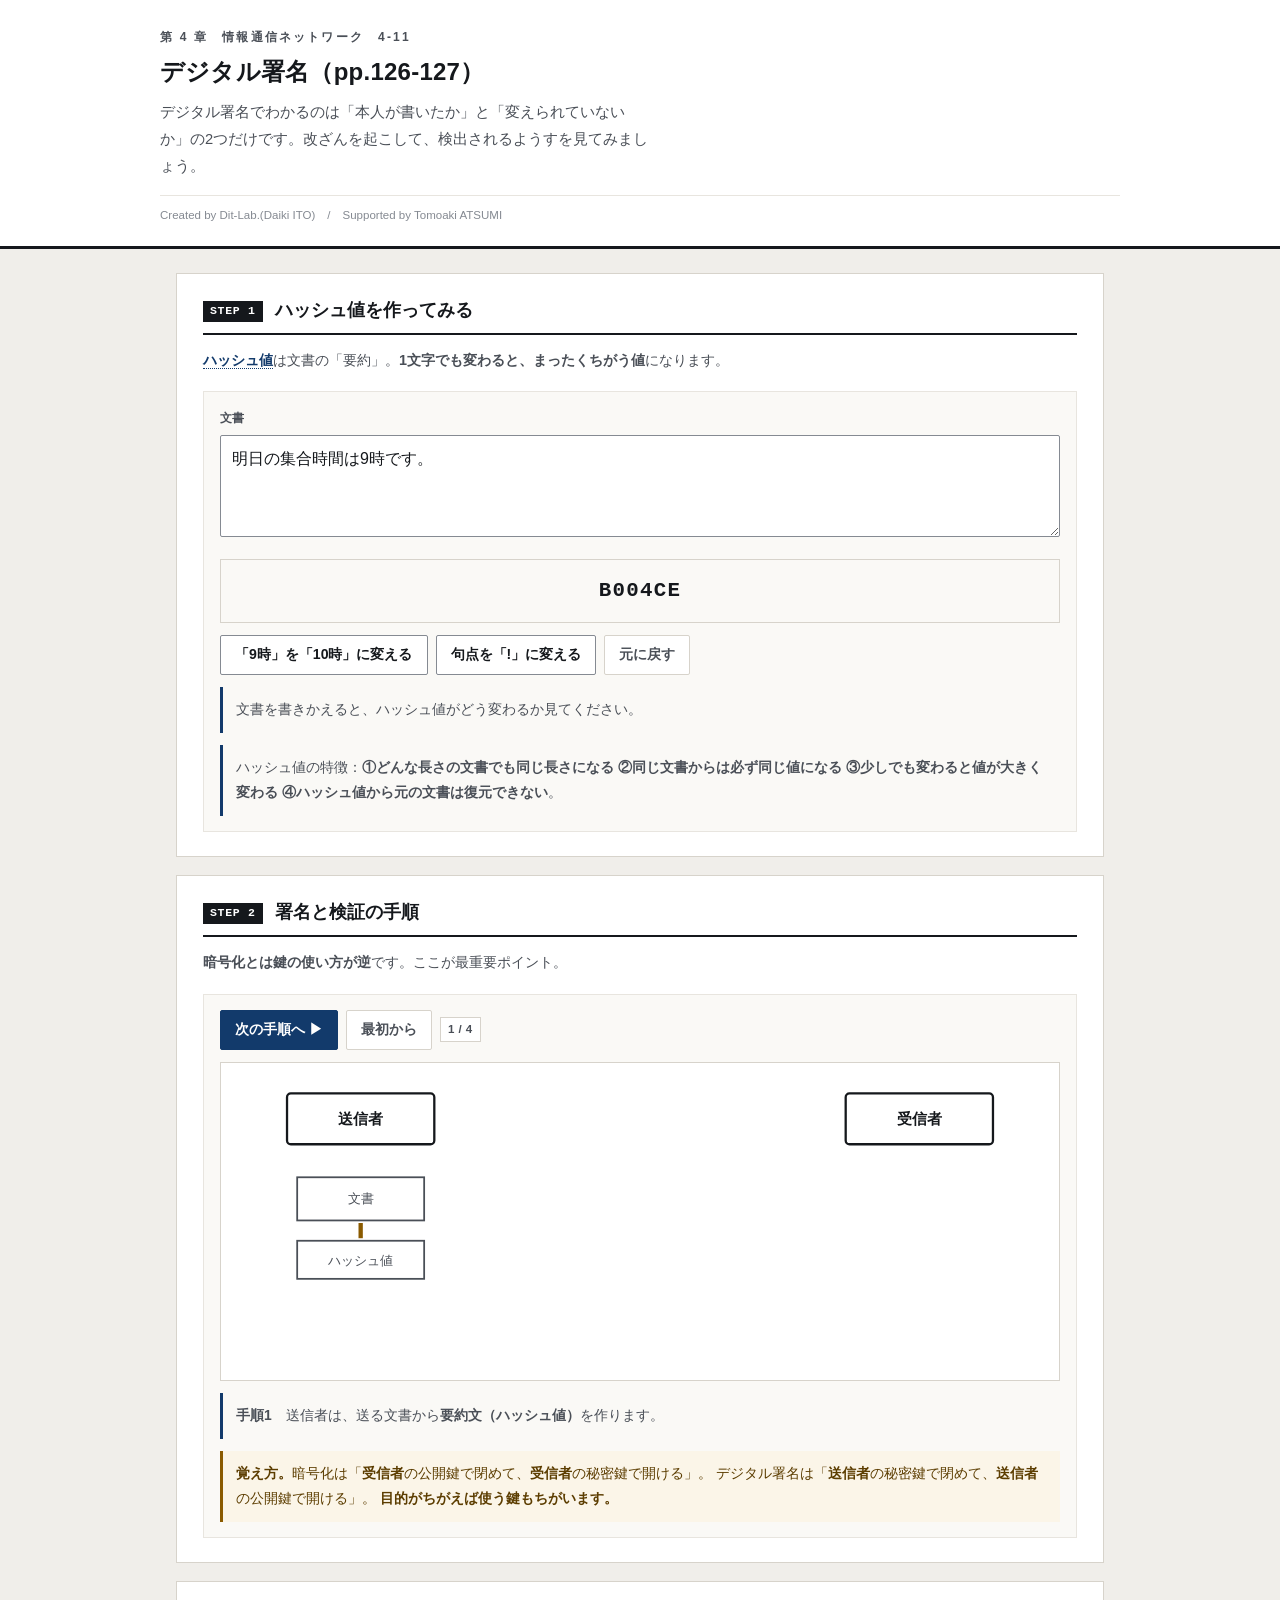
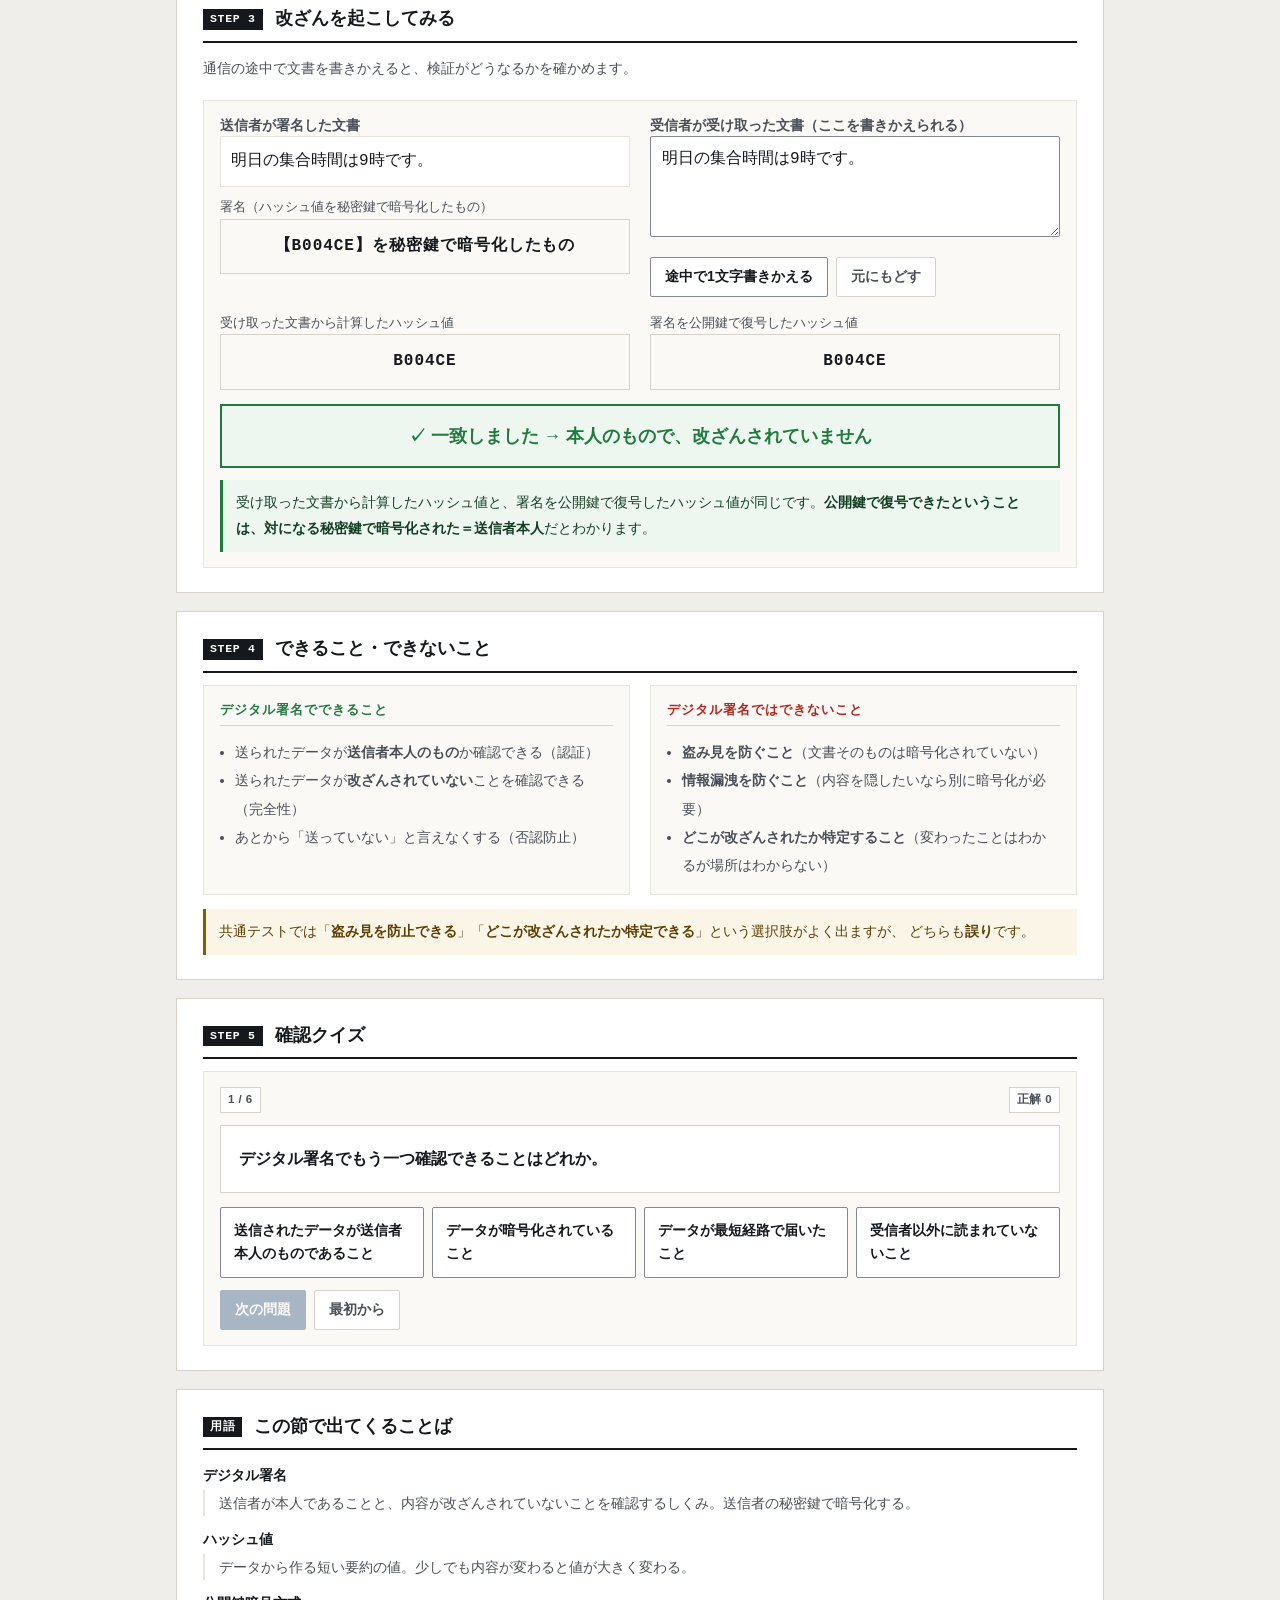
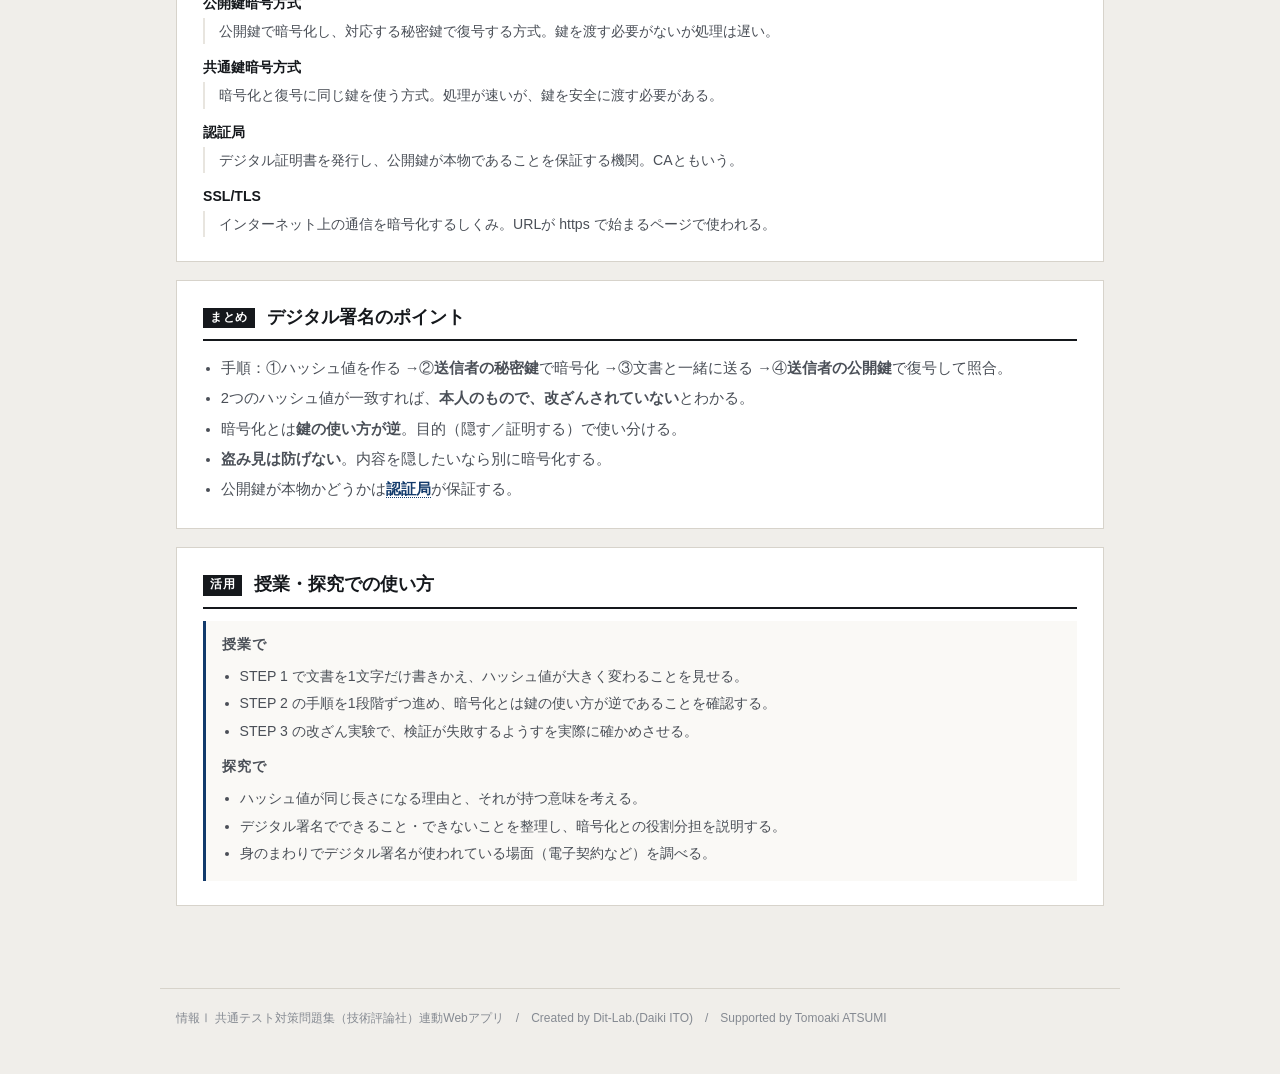
==== index.html @ bb1a3726 "feat: Streamlit版を静的Webアプリ化。ハッシュ値の体験・署名手順・改ざん検出の実験に対応" ====
<!DOCTYPE html>
<html lang="ja">
<head>
<meta charset="UTF-8">
<meta name="viewport" content="width=device-width, initial-scale=1.0">
<title>デジタル署名｜情報Ⅰ共通テスト対策問題集</title>
<meta name="description" content="デジタル署名でわかるのは「本人が書いたか」と「変えられていないか」の2つだけです。改ざんを起こして、検出されるようすを見てみましょう。">
<link rel="icon" href="data:image/svg+xml,%3Csvg xmlns=%22http://www.w3.org/2000/svg%22 viewBox=%220 0 32 32%22%3E%3Crect width=%2232%22 height=%2232%22 fill=%22%2315181c%22/%3E%3Ctext x=%2216%22 y=%2222%22 font-size=%2218%22 font-family=%22monospace%22 fill=%22%23fff%22 text-anchor=%22middle%22%3E01%3C/text%3E%3C/svg%3E">
<link rel="stylesheet" href="css/style.css">
<link rel="stylesheet" href="css/app.css">
</head>
<body>

<header class="app-header">
  <div class="inner">
    <span class="eyebrow">第 4 章　情報通信ネットワーク　4-11</span>
    <h1>デジタル署名（pp.126-127）</h1>
    <p class="lead">デジタル署名でわかるのは「本人が書いたか」と「変えられていないか」の2つだけです。改ざんを起こして、検出されるようすを見てみましょう。</p>
    <p class="credit">Created by Dit-Lab.(Daiki ITO)　/　Supported by Tomoaki ATSUMI</p>
  </div>
</header>

<main class="wrap">
  <section class="step" id="step1">
    <h2><span class="no">STEP 1</span>ハッシュ値を作ってみる</h2>
    <p class="desc"><span class="term" data-t="ハッシュ値">ハッシュ値</span>は文書の「要約」。<strong>1文字でも変わると、まったくちがう値</strong>になります。</p>

    <div class="panel">
      <label class="fld" for="doc1">文書</label>
      <textarea id="doc1" rows="3" spellcheck="false">明日の集合時間は9時です。</textarea>
      <div class="hashout" id="hash1" style="margin-top:12px"></div>
      <div class="btn-row" style="margin-top:12px">
        <button class="btn" data-edit="9時→10時">「9時」を「10時」に変える</button>
        <button class="btn" data-edit="。→!">句点を「!」に変える</button>
        <button class="btn ghost" id="resetDoc">元に戻す</button>
      </div>
      <div class="note" id="hashNote" style="margin-top:12px"></div>
      <div class="note info" style="margin-top:12px">
        ハッシュ値の特徴：<strong>①どんな長さの文書でも同じ長さになる ②同じ文書からは必ず同じ値になる
        ③少しでも変わると値が大きく変わる ④ハッシュ値から元の文書は復元できない</strong>。
      </div>
    </div>
  </section>

  <section class="step" id="step2">
    <h2><span class="no">STEP 2</span>署名と検証の手順</h2>
    <p class="desc"><strong>暗号化とは鍵の使い方が逆</strong>です。ここが最重要ポイント。</p>
    <div class="panel">
      <div class="btn-row" style="margin-bottom:12px">
        <button class="btn primary" id="sigNext">次の手順へ ▶</button>
        <button class="btn ghost" id="sigReset">最初から</button>
        <span class="badge" id="sigStage"></span>
      </div>
      <div id="sigBox"></div>
      <div class="note" id="sigNote" style="margin-top:12px"></div>
      <div class="note warn" style="margin-top:12px">
        <strong>覚え方。</strong>暗号化は「<strong>受信者</strong>の公開鍵で閉めて、<strong>受信者</strong>の秘密鍵で開ける」。
        デジタル署名は「<strong>送信者</strong>の秘密鍵で閉めて、<strong>送信者</strong>の公開鍵で開ける」。
        <strong>目的がちがえば使う鍵もちがいます。</strong>
      </div>
    </div>
  </section>

  <section class="step" id="step3">
    <h2><span class="no">STEP 3</span>改ざんを起こしてみる</h2>
    <p class="desc">通信の途中で文書を書きかえると、検証がどうなるかを確かめます。</p>
    <div class="panel">
      <div class="grid c2">
        <div>
          <h3 style="font-size:.86rem;color:var(--ink-2)">送信者が署名した文書</h3>
          <div class="msgline" id="origDoc" style="font-family:var(--mono);border:1px solid var(--rule-2);background:var(--paper);padding:10px"></div>
          <div style="font-size:.8rem;color:var(--ink-2);margin-top:8px">署名（ハッシュ値を秘密鍵で暗号化したもの）</div>
          <div class="hashout" id="sigVal" style="font-size:1rem"></div>
        </div>
        <div>
          <h3 style="font-size:.86rem;color:var(--ink-2)">受信者が受け取った文書（ここを書きかえられる）</h3>
          <textarea id="recvDoc" rows="3" spellcheck="false" style="font-family:var(--mono)"></textarea>
          <div class="btn-row" style="margin-top:10px">
            <button class="btn" id="tamper">途中で1文字書きかえる</button>
            <button class="btn ghost" id="restore">元にもどす</button>
          </div>
        </div>
      </div>
      <div class="grid c2" style="margin-top:14px">
        <div><div style="font-size:.8rem;color:var(--ink-2)">受け取った文書から計算したハッシュ値</div>
          <div class="hashout" id="hashRecv" style="font-size:1rem"></div></div>
        <div><div style="font-size:.8rem;color:var(--ink-2)">署名を公開鍵で復号したハッシュ値</div>
          <div class="hashout" id="hashSig" style="font-size:1rem"></div></div>
      </div>
      <div class="verdict" id="verdict" style="margin-top:14px"></div>
      <div class="note" id="verNote" style="margin-top:12px"></div>
    </div>
  </section>

  <section class="step" id="step4">
    <h2><span class="no">STEP 4</span>できること・できないこと</h2>
    <div class="grid c2">
      <div class="panel"><h3 style="color:var(--ok)">デジタル署名でできること</h3>
        <ul style="margin:0;padding-left:1.1em;font-size:.88rem;line-height:2;color:var(--ink-2)">
          <li>送られたデータが<strong>送信者本人のもの</strong>か確認できる（認証）</li>
          <li>送られたデータが<strong>改ざんされていない</strong>ことを確認できる（完全性）</li>
          <li>あとから「送っていない」と言えなくする（否認防止）</li>
        </ul>
      </div>
      <div class="panel"><h3 style="color:var(--ng)">デジタル署名ではできないこと</h3>
        <ul style="margin:0;padding-left:1.1em;font-size:.88rem;line-height:2;color:var(--ink-2)">
          <li><strong>盗み見を防ぐこと</strong>（文書そのものは暗号化されていない）</li>
          <li><strong>情報漏洩を防ぐこと</strong>（内容を隠したいなら別に暗号化が必要）</li>
          <li><strong>どこが改ざんされたか特定すること</strong>（変わったことはわかるが場所はわからない）</li>
        </ul>
      </div>
    </div>
    <div class="note warn" style="margin-top:14px">
      共通テストでは「<strong>盗み見を防止できる</strong>」「<strong>どこが改ざんされたか特定できる</strong>」という選択肢がよく出ますが、
      どちらも<strong>誤り</strong>です。
    </div>
  </section>

  <section class="step" id="step5">
    <h2><span class="no">STEP 5</span>確認クイズ</h2>
    <div class="panel">
      <div class="qhead">
        <span class="badge" id="qProgress">1 / 1</span>
        <span class="badge">正解 <span class="score" id="qScore">0</span></span>
      </div>
      <div class="card-q"><div class="q-scene" id="qText"></div></div>
      <div class="choice4" id="qChoices"></div>
      <div class="note" id="qFb" hidden style="margin-top:12px"></div>
      <div class="btn-row" style="margin-top:12px">
        <button class="btn primary" id="qNext" disabled>次の問題</button>
        <button class="btn ghost" id="qReset">最初から</button>
      </div>
    </div>
  </section>

  <section class="step" id="glossary">
    <h2><span class="no">用語</span>この節で出てくることば</h2>
    <div id="glossBox"></div>
  </section>

  <section class="step">
    <h2><span class="no">まとめ</span>デジタル署名のポイント</h2>
    <ul style="margin:0;padding-left:1.2em;color:var(--ink-2);font-size:.92rem;line-height:2.05">
      <li>手順：①ハッシュ値を作る →②<strong>送信者の秘密鍵</strong>で暗号化 →③文書と一緒に送る →④<strong>送信者の公開鍵</strong>で復号して照合。</li>
      <li>2つのハッシュ値が一致すれば、<strong>本人のもので、改ざんされていない</strong>とわかる。</li>
      <li>暗号化とは<strong>鍵の使い方が逆</strong>。目的（隠す／証明する）で使い分ける。</li>
      <li><strong>盗み見は防げない</strong>。内容を隠したいなら別に暗号化する。</li>
      <li>公開鍵が本物かどうかは<span class="term" data-t="認証局">認証局</span>が保証する。</li>
    </ul>
  </section>

  <section class="step">
    <h2><span class="no">活用</span>授業・探究での使い方</h2>
    <div class="use-note">
      <h3>授業で</h3>
      <ul>
        <li>STEP 1 で文書を1文字だけ書きかえ、ハッシュ値が大きく変わることを見せる。</li>
        <li>STEP 2 の手順を1段階ずつ進め、暗号化とは鍵の使い方が逆であることを確認する。</li>
        <li>STEP 3 の改ざん実験で、検証が失敗するようすを実際に確かめさせる。</li>
      </ul>
      <h3 style="margin-top:12px">探究で</h3>
      <ul>
        <li>ハッシュ値が同じ長さになる理由と、それが持つ意味を考える。</li>
        <li>デジタル署名でできること・できないことを整理し、暗号化との役割分担を説明する。</li>
        <li>身のまわりでデジタル署名が使われている場面（電子契約など）を調べる。</li>
      </ul>
    </div>
  </section>

</main>

<footer class="app-footer">
  情報Ⅰ 共通テスト対策問題集（技術評論社）連動Webアプリ　/　Created by Dit-Lab.(Daiki ITO)　/　Supported by Tomoaki ATSUMI
</footer>

<script src="js/tools.js"></script>
<script src="js/chart.js"></script>
<script src="js/terms.js"></script>
<script src="js/app.js"></script>
</body>
</html>
---- css/style.css ----
/* =========================================================
   情報Ⅰ 共通テスト対策問題集 — Web アプリ共通スタイル
   紙面（参考書）に寄せた設計。装飾色は使わず、色は意味を持つときだけ。
   ========================================================= */

:root{
  --paper:#ffffff;
  --paper-2:#faf9f6;      /* うすい紙 */
  --bg:#f0eeea;           /* 台紙 */
  --ink:#15181c;
  --ink-2:#4a4f57;
  --ink-3:#858a92;
  --rule:#d7d3cb;         /* 罫線 */
  --rule-2:#e8e5df;
  --accent:#123a6b;       /* 濃紺。主要操作と現在地だけに使う */
  --accent-w:#e9eef6;
  --zero:#c0392b;         /* 左＝0 */
  --one:#1d4ed8;          /* 右＝1 */
  --ok:#1f7a3d;   --ok-bg:#eef6f0;
  --ng:#b3261e;   --ng-bg:#fbefee;
  --warn:#8a5a00; --warn-bg:#fbf5e8;
  --font:"Hiragino Kaku Gothic ProN","Hiragino Sans","Yu Gothic Medium","Yu Gothic",
         "Noto Sans JP",Meiryo,-apple-system,BlinkMacSystemFont,sans-serif;
  --mono:"SFMono-Regular",Menlo,Consolas,"Courier New",monospace;
}

*{box-sizing:border-box}
[hidden]{display:none !important}
html{-webkit-text-size-adjust:100%}
body{
  margin:0; background:var(--bg); color:var(--ink);
  font-family:var(--font); font-size:16px; line-height:1.85;
  font-feature-settings:"palt" 1;
}
h1,h2,h3,h4{line-height:1.45; margin:0; font-weight:700}
p{margin:0 0 .75em} p:last-child{margin-bottom:0}
a{color:var(--accent)}

/* ---------- 標題 ---------- */
.app-header{background:var(--paper); border-bottom:3px solid var(--ink); padding:26px 20px 20px}
.app-header .inner{max-width:960px; margin:0 auto}
.app-header .eyebrow{
  font-size:.75rem; font-weight:700; color:var(--ink-2); letter-spacing:.18em;
  display:block; margin-bottom:7px;
}
.app-header h1{font-size:1.5rem; letter-spacing:.01em}
.app-header .lead{font-size:.92rem; color:var(--ink-2); margin-top:9px; max-width:60ch}
.app-header .credit{
  font-size:.72rem; color:var(--ink-3); margin-top:14px;
  padding-top:9px; border-top:1px solid var(--rule-2);
}

/* ---------- 版面 ---------- */
.wrap{max-width:960px; margin:0 auto; padding:24px 16px 64px}
.step{background:var(--paper); border:1px solid var(--rule); padding:24px 26px; margin-bottom:18px}
.step > h2{
  display:flex; align-items:baseline; gap:12px; font-size:1.1rem;
  padding-bottom:9px; border-bottom:2px solid var(--ink); margin-bottom:12px;
}
.step > h2 .no{
  flex:none; font-family:var(--mono); font-size:.72rem; font-weight:700;
  background:var(--ink); color:var(--paper); padding:2px 7px; letter-spacing:.06em;
  position:relative; top:-2px;
}
.step > .desc{color:var(--ink-2); font-size:.9rem; margin-bottom:18px}
.step[hidden]{display:none}

.grid{display:grid; gap:20px}
.grid > *{min-width:0}          /* 子の中身で列が広がるのを防ぐ */
@media(min-width:800px){ .grid.c2{grid-template-columns:1fr 1fr} }

.panel{border:1px solid var(--rule-2); background:var(--paper-2); padding:15px 16px; min-width:0}
.panel > h3{
  font-size:.8rem; font-weight:700; color:var(--ink-2); letter-spacing:.08em;
  margin-bottom:12px; padding-bottom:6px; border-bottom:1px solid var(--rule);
}

/* ---------- 部品 ---------- */
.btn{
  appearance:none; border:1px solid var(--ink-3); background:var(--paper); color:var(--ink);
  font-family:inherit; font-size:.88rem; font-weight:700; padding:8px 14px;
  border-radius:2px; cursor:pointer; min-height:40px; line-height:1.4;
  transition:background .12s, border-color .12s, color .12s;
}
.btn:hover:not(:disabled){background:var(--accent-w); border-color:var(--accent); color:var(--accent)}
.btn:disabled{opacity:.35; cursor:not-allowed}
.btn.primary{background:var(--accent); color:var(--paper); border-color:var(--accent)}
.btn.primary:hover:not(:disabled){background:#0d2c53; color:var(--paper)}
.btn.ghost{border-color:var(--rule); color:var(--ink-2)}
.btn.sm{font-size:.8rem; padding:5px 10px; min-height:34px}
.btn-row{display:flex; flex-wrap:wrap; gap:8px; align-items:center}

/* タブ（見出し下線式） */
.seg{display:flex; gap:0; border-bottom:1px solid var(--rule)}
.seg button{
  appearance:none; border:0; background:transparent; font-family:inherit; font-size:.88rem;
  font-weight:700; color:var(--ink-3); padding:9px 4px; margin-right:26px; cursor:pointer;
  border-bottom:3px solid transparent; margin-bottom:-1px; min-height:40px;
}
.seg button:hover{color:var(--ink-2)}
.seg button[aria-pressed="true"]{color:var(--ink); border-bottom-color:var(--accent)}

label.fld{display:block; font-size:.78rem; font-weight:700; color:var(--ink-2); margin-bottom:5px; letter-spacing:.04em}
input[type=text], textarea, input[type=number]{
  width:100%; font-family:inherit; font-size:1rem; color:var(--ink);
  border:1px solid var(--ink-3); border-radius:2px; padding:9px 11px;
  background:var(--paper); min-height:42px;
}
input:focus, textarea:focus{outline:2px solid var(--accent); outline-offset:-1px; border-color:var(--accent)}
.btn:focus-visible, .seg button:focus-visible, .node-card:focus-visible{outline:2px solid var(--accent); outline-offset:2px}
textarea{resize:vertical; line-height:1.7}
.mono{font-family:var(--mono)}

table.tbl{width:100%; border-collapse:collapse; font-size:.89rem}
table.tbl th, table.tbl td{border-bottom:1px solid var(--rule-2); padding:7px 10px; text-align:right}
table.tbl th:first-child, table.tbl td:first-child{text-align:left}
table.tbl thead th{border-bottom:1.5px solid var(--ink); font-size:.76rem; color:var(--ink-2); font-weight:700; white-space:nowrap}
.tbl-scroll{overflow-x:auto; -webkit-overflow-scrolling:touch; max-width:100%}

.note{padding:10px 13px; font-size:.87rem; border-left:3px solid var(--ink-3); background:var(--paper-2)}
.note.ok{background:var(--ok-bg); border-left-color:var(--ok); color:#123f22}
.note.ng{background:var(--ng-bg); border-left-color:var(--ng); color:#6d1a15}
.note.info{background:var(--paper-2); border-left-color:var(--accent); color:var(--ink-2)}
.note.warn{background:var(--warn-bg); border-left-color:var(--warn); color:#5c3d00}
.note[hidden]{display:none}

.badge{
  display:inline-block; font-size:.72rem; font-weight:700; padding:1px 7px;
  border:1px solid var(--rule); color:var(--ink-2); background:var(--paper); letter-spacing:.04em;
}

/* 数値は罫線で仕切るだけ。カードにしない */
.metrics{display:flex; flex-wrap:wrap; gap:0; border-top:1px solid var(--rule)}
.metric{flex:1 1 130px; padding:11px 14px 11px 0; border-right:1px solid var(--rule-2)}
.metric:last-child{border-right:0}
.metric .k{font-size:.74rem; color:var(--ink-3); font-weight:700; letter-spacing:.05em}
.metric .v{font-size:1.6rem; font-weight:700; line-height:1.3; font-family:var(--mono); letter-spacing:-.01em}
.metric .s{font-size:.76rem; color:var(--ink-2)}

.bit0{color:var(--zero); font-weight:700}
.bit1{color:var(--one); font-weight:700}

.app-footer{
  max-width:960px; margin:0 auto; padding:18px 16px 44px; color:var(--ink-3);
  font-size:.75rem; border-top:1px solid var(--rule);
}
.sr-only{position:absolute;width:1px;height:1px;overflow:hidden;clip:rect(0 0 0 0);white-space:nowrap}

@media(max-width:640px){
  body{font-size:15px}
  .app-header{padding:20px 16px 16px}
  .app-header h1{font-size:1.16rem}
  .wrap{padding:16px 12px 52px}
  .step{padding:18px 15px}
  .seg button{margin-right:18px; font-size:.84rem}
  .metric{flex-basis:50%; border-right:0}
}
@media (prefers-reduced-motion:reduce){ *{animation:none!important; transition:none!important} }

/* ---------- 自分のデータ・共有・印刷 ---------- */
.toolbar{display:flex; flex-wrap:wrap; gap:8px; align-items:center; margin-top:12px;
  padding-top:12px; border-top:1px solid var(--rule-2)}
.toolbar .hint{font-size:.78rem; color:var(--ink-3)}
.paste-area{width:100%; min-height:110px; font-family:var(--mono); font-size:.86rem}
.use-note{background:var(--paper-2); border-left:3px solid var(--accent); padding:14px 16px; font-size:.88rem}
.use-note h3{font-size:.86rem; letter-spacing:.06em; margin-bottom:8px; color:var(--ink-2)}
.use-note ol, .use-note ul{margin:0; padding-left:1.25em; line-height:1.95; color:var(--ink-2)}

@media print{
  body{background:#fff}
  .app-header{border-bottom:2px solid #000}
  .step{border:1px solid #bbb; break-inside:avoid; page-break-inside:avoid; margin-bottom:12px}
  .btn, .seg, .toolbar, input[type=range]{display:none !important}
  .note{border-left-width:2px}
  a[href]:after{content:""}
}

/* ---------- 入力グリッド ---------- */
.dg-scroll{overflow:auto; -webkit-overflow-scrolling:touch; border:1px solid var(--rule); background:var(--paper); max-height:420px}
table.dg{border-collapse:collapse; font-family:var(--mono); font-size:.9rem; min-width:100%}
table.dg th, table.dg td{border:1px solid var(--rule-2); padding:0}
table.dg thead th{background:var(--paper-2); position:sticky; top:0; z-index:2}
table.dg .dg-n{background:var(--paper-2); color:var(--ink-3); font-size:.76rem; font-weight:400;
  text-align:center; min-width:34px; padding:0 4px; position:sticky; left:0; z-index:1}
table.dg .dg-corner{background:var(--paper-2); min-width:34px; position:sticky; left:0; z-index:3}
table.dg .dg-act{background:var(--paper-2); width:34px}
.dg-h, .dg-c{width:100%; min-width:96px; border:0; background:transparent; font-family:inherit;
  font-size:.9rem; padding:8px 9px; color:var(--ink); min-height:38px}
.dg-h{font-weight:700; font-family:var(--font); font-size:.82rem; color:var(--ink-2)}
.dg-c.num{text-align:right}
.dg-c:focus, .dg-h:focus{outline:2px solid var(--accent); outline-offset:-2px; background:var(--accent-w)}
.dg-del{border:0; background:transparent; color:var(--ink-3); cursor:pointer; width:32px; height:34px; font-size:1rem}
.dg-del:hover{color:var(--ng)}
.dg-tools{display:flex; flex-wrap:wrap; gap:8px; align-items:center; margin-top:10px}
.dg-hint{font-size:.76rem; color:var(--ink-3)}

/* ---------- ファイル読み込み ---------- */
.filebox{display:flex; flex-wrap:wrap; gap:10px; align-items:center; padding:12px;
  border:1px dashed var(--rule); background:var(--paper-2)}
.filebox input[type=file]{font-size:.85rem; font-family:inherit; max-width:100%}
.filebox .sel{max-width:220px}
.filelabel{display:inline-flex; align-items:center; gap:6px; font-size:.85rem; font-weight:700;
  border:1px solid var(--ink-3); background:var(--paper); padding:8px 14px; border-radius:2px; cursor:pointer; min-height:40px}
.filelabel:hover{border-color:var(--accent); color:var(--accent); background:var(--accent-w)}
.filelabel input{display:none}

/* ---------- 用語解説 ---------- */
.term{position:relative; border-bottom:1.5px dotted var(--accent); cursor:help; color:var(--accent); font-weight:700}
.term .term-pop{display:none; position:absolute; left:0; top:1.7em; z-index:50; width:min(300px,78vw);
  background:var(--paper); border:1px solid var(--ink-3); box-shadow:0 6px 20px rgba(0,0,0,.14);
  padding:10px 12px; font-size:.82rem; font-weight:400; color:var(--ink-2); line-height:1.75;
  border-left:3px solid var(--accent); cursor:auto; text-align:left}
.term .term-pop b{display:block; color:var(--ink); font-size:.86rem; margin-bottom:3px}
.term.open .term-pop{display:block}
dl.gloss{margin:0; font-size:.88rem}
dl.gloss dt{font-weight:700; color:var(--ink); margin-top:10px}
dl.gloss dt:first-child{margin-top:0}
dl.gloss dd{margin:2px 0 0; color:var(--ink-2); line-height:1.85; padding-left:1em; border-left:2px solid var(--rule-2)}
@media print{ .term{border-bottom:0; color:inherit} .term .term-pop{display:none !important} }

/* ---------- スマホ・タブレット ---------- */
@media (max-width:1024px){
  /* iOS で入力時に画面が勝手に拡大するのを防ぐ（16px 未満だとズームする） */
  input[type=text], input[type=number], textarea, select, .dg-c, .dg-h{ font-size:16px }
  .dg-c, .dg-h{ min-width:110px }
}
@media (max-width:820px){
  .grid.c2{grid-template-columns:1fr}
  .dg-scroll{max-height:340px}
  .filebox{flex-direction:column; align-items:stretch}
  .filebox .sel{max-width:100%}
  .term .term-pop{left:auto; right:0; width:min(280px,86vw)}
}
@media (max-width:480px){
  .step > h2{font-size:1rem; flex-wrap:wrap}
  .metrics{gap:0}
  .metric{flex-basis:50%; padding-right:10px}
  .metric .v{font-size:1.3rem}
  .btn{padding:8px 12px}
  .dg-tools{gap:6px}
  .dg-hint{width:100%}
}
/* タッチ操作でのスクロールを滑らかに */
.tbl-scroll, .dg-scroll, .tree-box{ -webkit-overflow-scrolling:touch; overscroll-behavior-x:contain }
---- css/app.css ----
.qhead{display:flex; justify-content:space-between; align-items:center; margin-bottom:12px}
.card-q{border:1px solid var(--rule); background:var(--paper); padding:18px; margin-bottom:14px}
.q-scene{font-size:1rem; font-weight:700; line-height:1.9}
.choice4{display:grid; gap:8px; grid-template-columns:repeat(auto-fit,minmax(160px,1fr))}
.choice4 .btn{text-align:left; line-height:1.65; padding:11px 13px}
.choice4 .btn.correct{background:var(--ok-bg); border-color:var(--ok); color:var(--ok)}
.choice4 .btn.wrong{background:var(--ng-bg); border-color:var(--ng); color:var(--ng)}
.choice4.locked{pointer-events:none}
.sel{width:100%; font-family:inherit; font-size:.95rem; padding:9px 11px; min-height:42px;
  border:1px solid var(--ink-3); border-radius:2px; background:var(--paper); color:var(--ink)}
input[type=range]{width:100%; accent-color:var(--accent); height:34px}
.why{font-size:.85rem; color:var(--ink-2); line-height:1.85}
.eqbox{font-family:var(--mono); font-size:1.02rem; font-weight:700; text-align:center; padding:14px;
  border:1px solid var(--rule); background:var(--paper-2); line-height:1.8}
.blankin{border:1.5px solid var(--accent); background:#fff; padding:6px 8px; text-align:center;
  font-family:var(--mono); min-height:38px; font-size:.95rem; max-width:120px}
.blankin.ok{border-color:var(--ok); background:var(--ok-bg)}
.blankin.ng{border-color:var(--ng); background:var(--ng-bg)}
table.tbl td .blankin{width:100%; max-width:none}
.hashout{font-family:var(--mono); font-size:1.3rem; font-weight:700; letter-spacing:.06em;
  padding:12px; border:1px solid var(--rule); background:var(--paper-2); text-align:center; word-break:break-all}
.hashout.changed{background:var(--warn-bg); border-color:#8a5a00}
#sigBox{border:1px solid var(--rule); background:var(--paper); overflow-x:auto}
#sigBox svg{display:block; margin:0 auto}
svg .actor{fill:#fff; stroke:#15181c; stroke-width:1.8}
svg .doc{fill:#fff; stroke:#4a4f57; stroke-width:1.4}
svg .sig{fill:#f4f0e8; stroke:#8a5a00; stroke-width:1.6}
svg .atxt{font-size:11.5px; font-weight:700; text-anchor:middle; fill:#15181c}
svg .stxt{font-size:10px; text-anchor:middle; fill:#4a4f57}
svg .flow{stroke:#858a92; stroke-width:2.2; fill:none}
svg .flow.hot{stroke:#8a5a00; stroke-width:3.4}
.verdict{font-size:1.1rem; font-weight:700; text-align:center; padding:14px; border:2px solid var(--rule)}
.verdict.ok{border-color:var(--ok); background:var(--ok-bg); color:var(--ok)}
.verdict.ng{border-color:var(--ng); background:var(--ng-bg); color:var(--ng)}
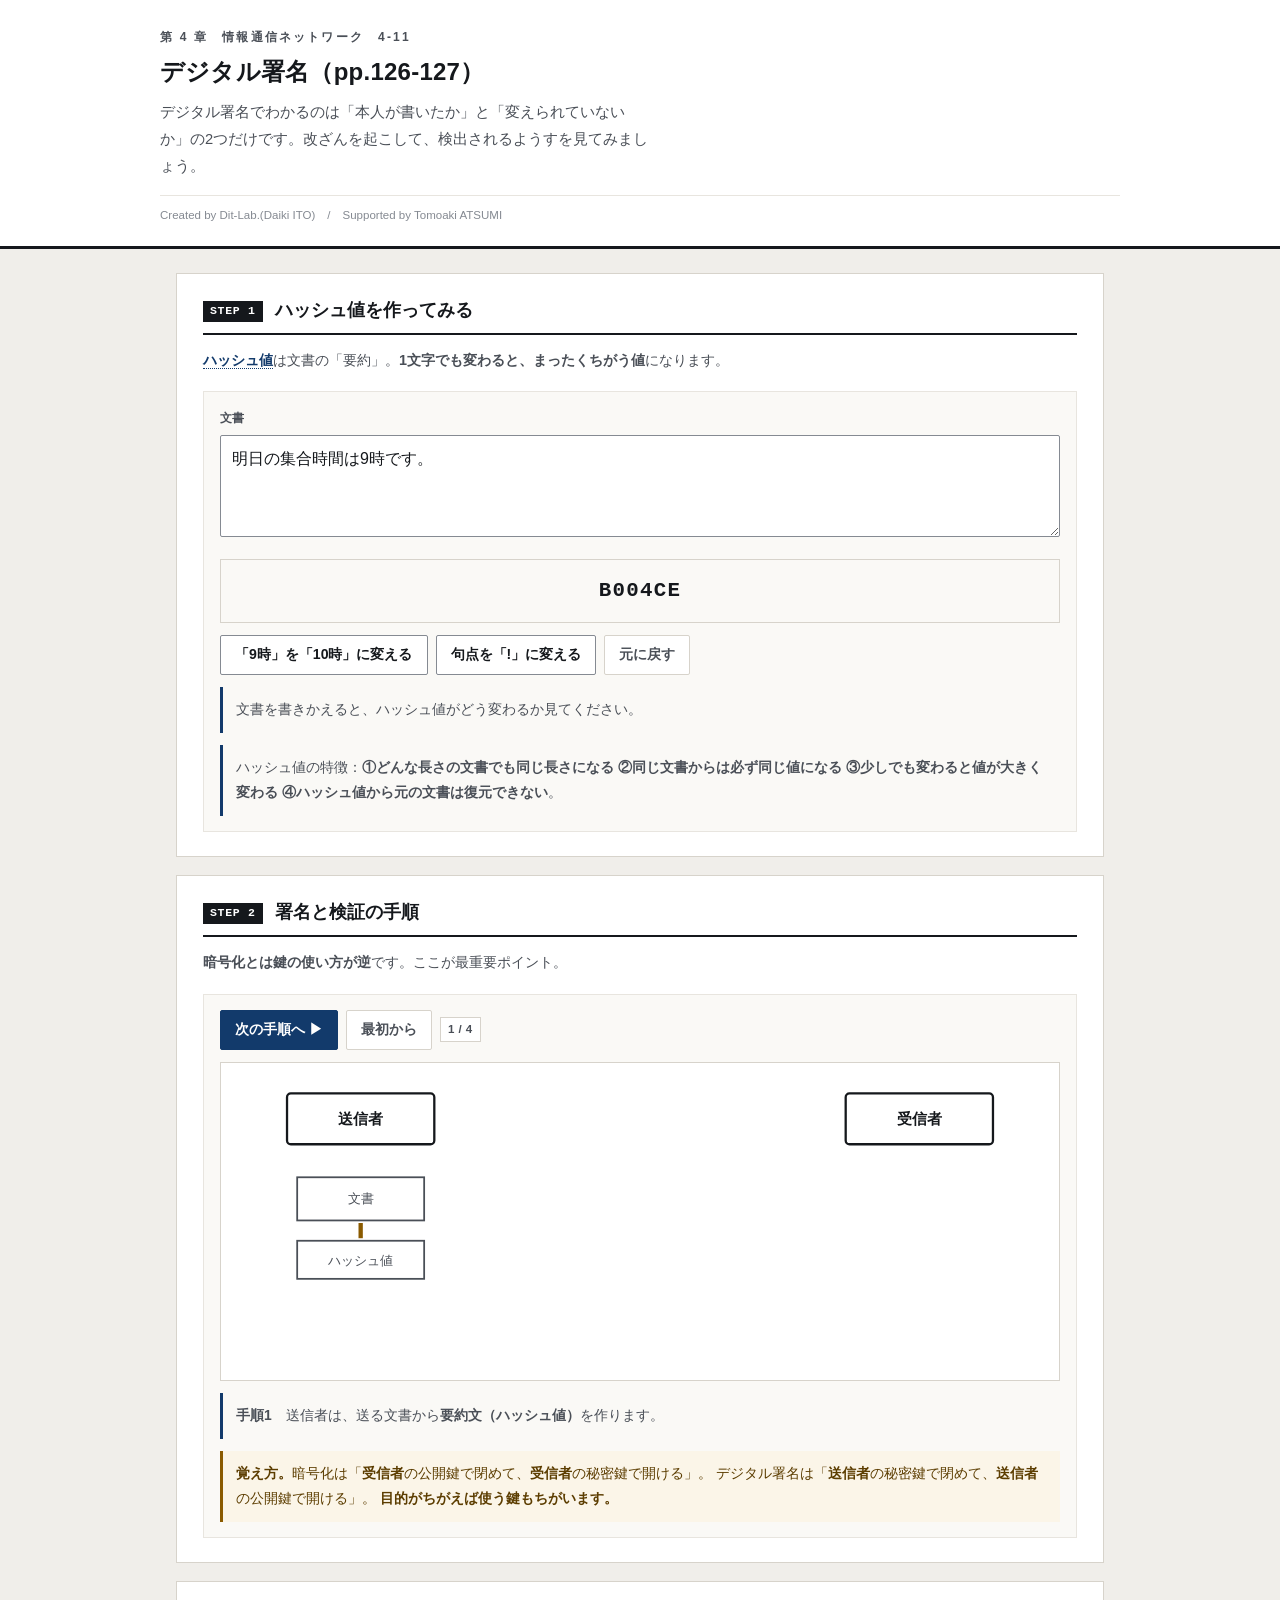
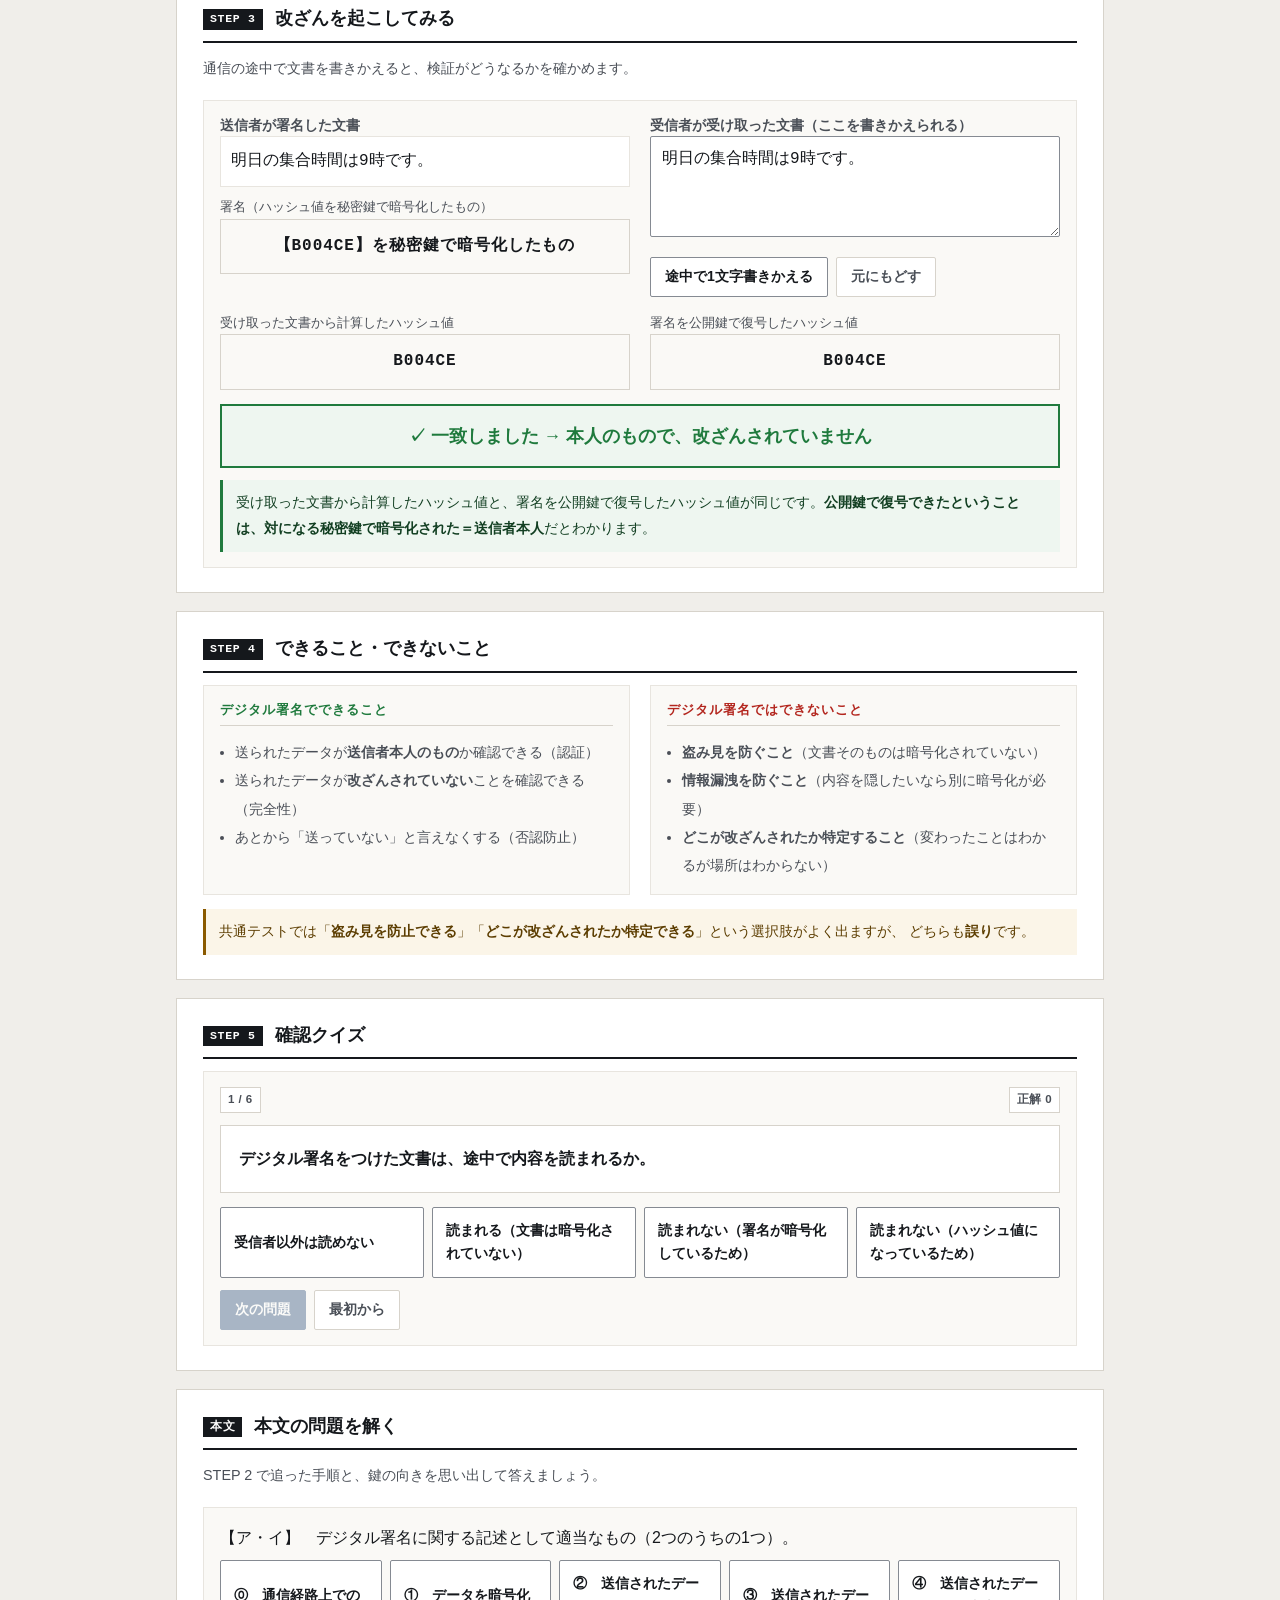
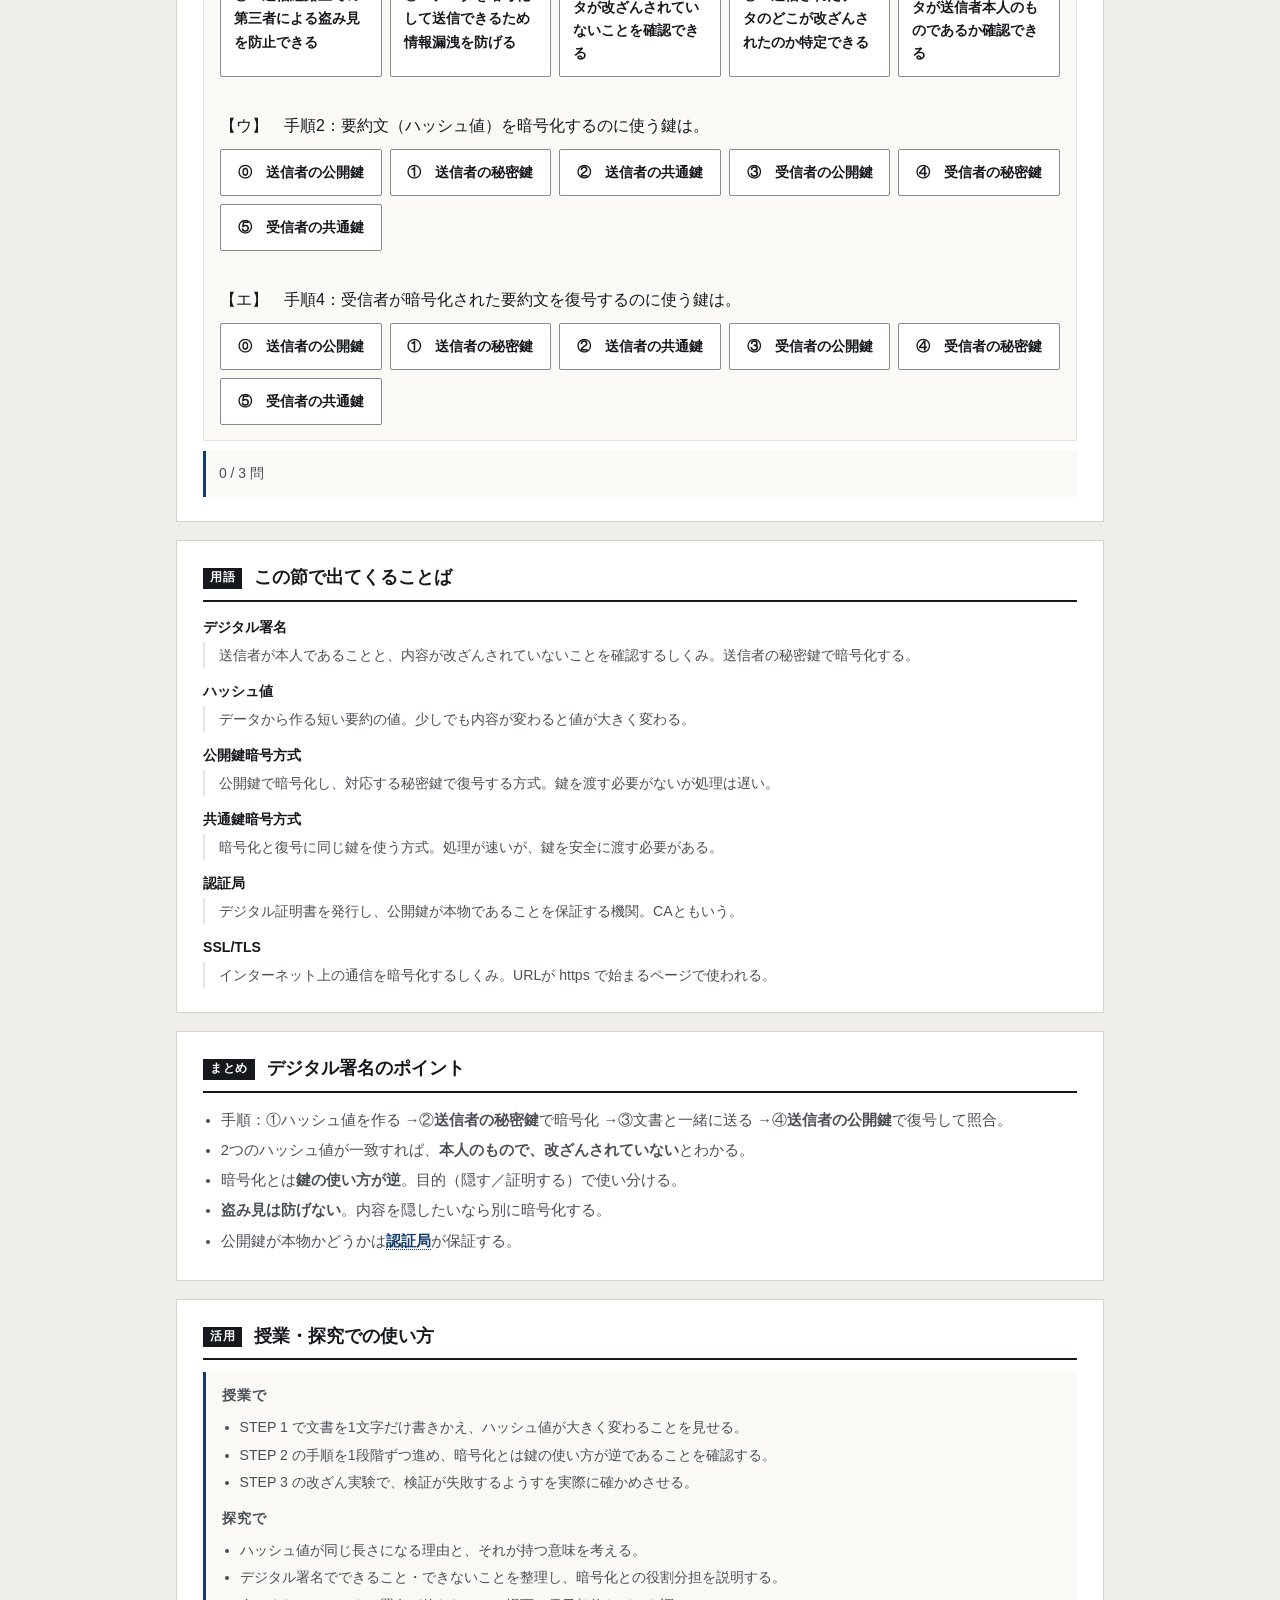
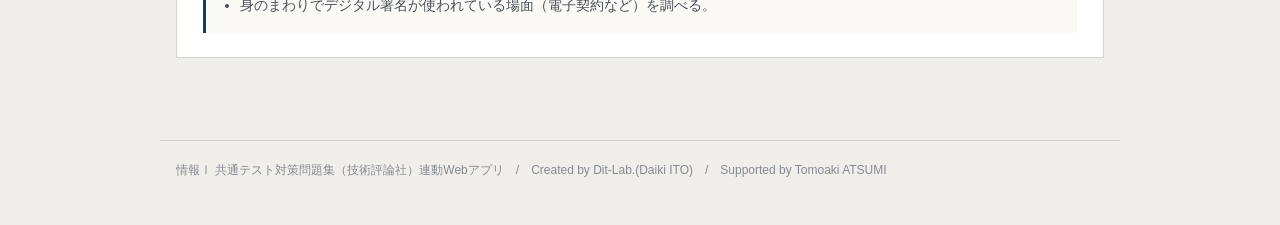
==== commit a597f625: "feat: 本文の問題（空欄と解答群）をアプリ内で解けるセクションを追加。本文の答えと解説を明示" ====
--- a/index.html
+++ b/index.html
@@ -6,8 +6,8 @@
 <title>デジタル署名｜情報Ⅰ共通テスト対策問題集</title>
 <meta name="description" content="デジタル署名でわかるのは「本人が書いたか」と「変えられていないか」の2つだけです。改ざんを起こして、検出されるようすを見てみましょう。">
 <link rel="icon" href="data:image/svg+xml,%3Csvg xmlns=%22http://www.w3.org/2000/svg%22 viewBox=%220 0 32 32%22%3E%3Crect width=%2232%22 height=%2232%22 fill=%22%2315181c%22/%3E%3Ctext x=%2216%22 y=%2222%22 font-size=%2218%22 font-family=%22monospace%22 fill=%22%23fff%22 text-anchor=%22middle%22%3E01%3C/text%3E%3C/svg%3E">
-<link rel="stylesheet" href="css/style.css">
-<link rel="stylesheet" href="css/app.css">
+<link rel="stylesheet" href="css/style.css?v=239696b1">
+<link rel="stylesheet" href="css/app.css?v=8e504ed6">
 </head>
 <body>
 
@@ -133,6 +133,13 @@
     </div>
   </section>
 
+  <section class="step" id="stepBook">
+    <h2><span class="no">本文</span>本文の問題を解く</h2>
+    <p class="desc">STEP 2 で追った手順と、鍵の向きを思い出して答えましょう。</p>
+    <div class="panel" id="bookBox"></div>
+    <div class="note" id="bookNote" style="margin-top:10px"></div>
+  </section>
+
   <section class="step" id="glossary">
     <h2><span class="no">用語</span>この節で出てくることば</h2>
     <div id="glossBox"></div>
@@ -173,9 +180,10 @@
   情報Ⅰ 共通テスト対策問題集（技術評論社）連動Webアプリ　/　Created by Dit-Lab.(Daiki ITO)　/　Supported by Tomoaki ATSUMI
 </footer>
 
-<script src="js/tools.js"></script>
-<script src="js/chart.js"></script>
-<script src="js/terms.js"></script>
-<script src="js/app.js"></script>
+<script src="js/tools.js?v=c07db610"></script>
+<script src="js/chart.js?v=fb6e3be1"></script>
+<script src="js/terms.js?v=92038844"></script>
+<script src="js/quiz.js?v=5d6779cc"></script>
+<script src="js/app.js?v=a9f6130b"></script>
 </body>
 </html>
--- a/css/style.css
+++ b/css/style.css
@@ -242,3 +242,28 @@
 }
 /* タッチ操作でのスクロールを滑らかに */
 .tbl-scroll, .dg-scroll, .tree-box{ -webkit-overflow-scrolling:touch; overscroll-behavior-x:contain }
+
+/* 幅指定つきの入力欄がスマートフォンではみ出さないようにする */
+input[type=text], input[type=number], input[type=search], textarea, select{ max-width:100% }
+.btn-row > label{ min-width:0; max-width:100% }
+.btn-row > label input, .btn-row > label select{ max-width:100% }
+
+/* 共通：○×判定・並べかえ（quiz.js 用） */
+.abcde{border:1px solid var(--rule); border-radius:3px; overflow:hidden}
+.abcde > div{border-top:1px solid var(--rule); padding:10px 12px}
+.abcde > div:first-child{border-top:0}
+.abcde .st{display:flex; gap:10px; align-items:flex-start; flex-wrap:wrap}
+.abcde .st .k{font-weight:700; font-family:var(--mono); min-width:1.4em}
+.abcde .st .t{flex:1; min-width:12em}
+.abcde .jb{display:flex; gap:6px}
+.abcde .jb .btn{min-width:3.4em; padding:6px 10px; text-align:center}
+.prep{display:grid; grid-template-columns:repeat(auto-fit,minmax(150px,1fr)); gap:10px; margin-top:10px}
+.prep .slot{border:1px dashed var(--ink-3); border-radius:3px; padding:10px; min-height:92px; background:var(--paper)}
+.prep .slot.filled{border-style:solid}
+.prep .slot .tag{font:700 .74rem/1.4 var(--mono); color:var(--accent); display:block; margin-bottom:6px}
+.prep .slot .txt{font-size:.86rem; line-height:1.7}
+.cards{display:flex; flex-wrap:wrap; gap:8px; margin-top:10px}
+.cards .c{border:1px solid var(--ink-3); border-radius:3px; padding:9px 12px; background:var(--paper);
+  cursor:pointer; font-size:.88rem; max-width:100%; text-align:left; font-family:inherit; color:var(--ink)}
+.cards .c:hover{background:var(--warn-bg)}
+.cards .c.used{opacity:.35; pointer-events:none}
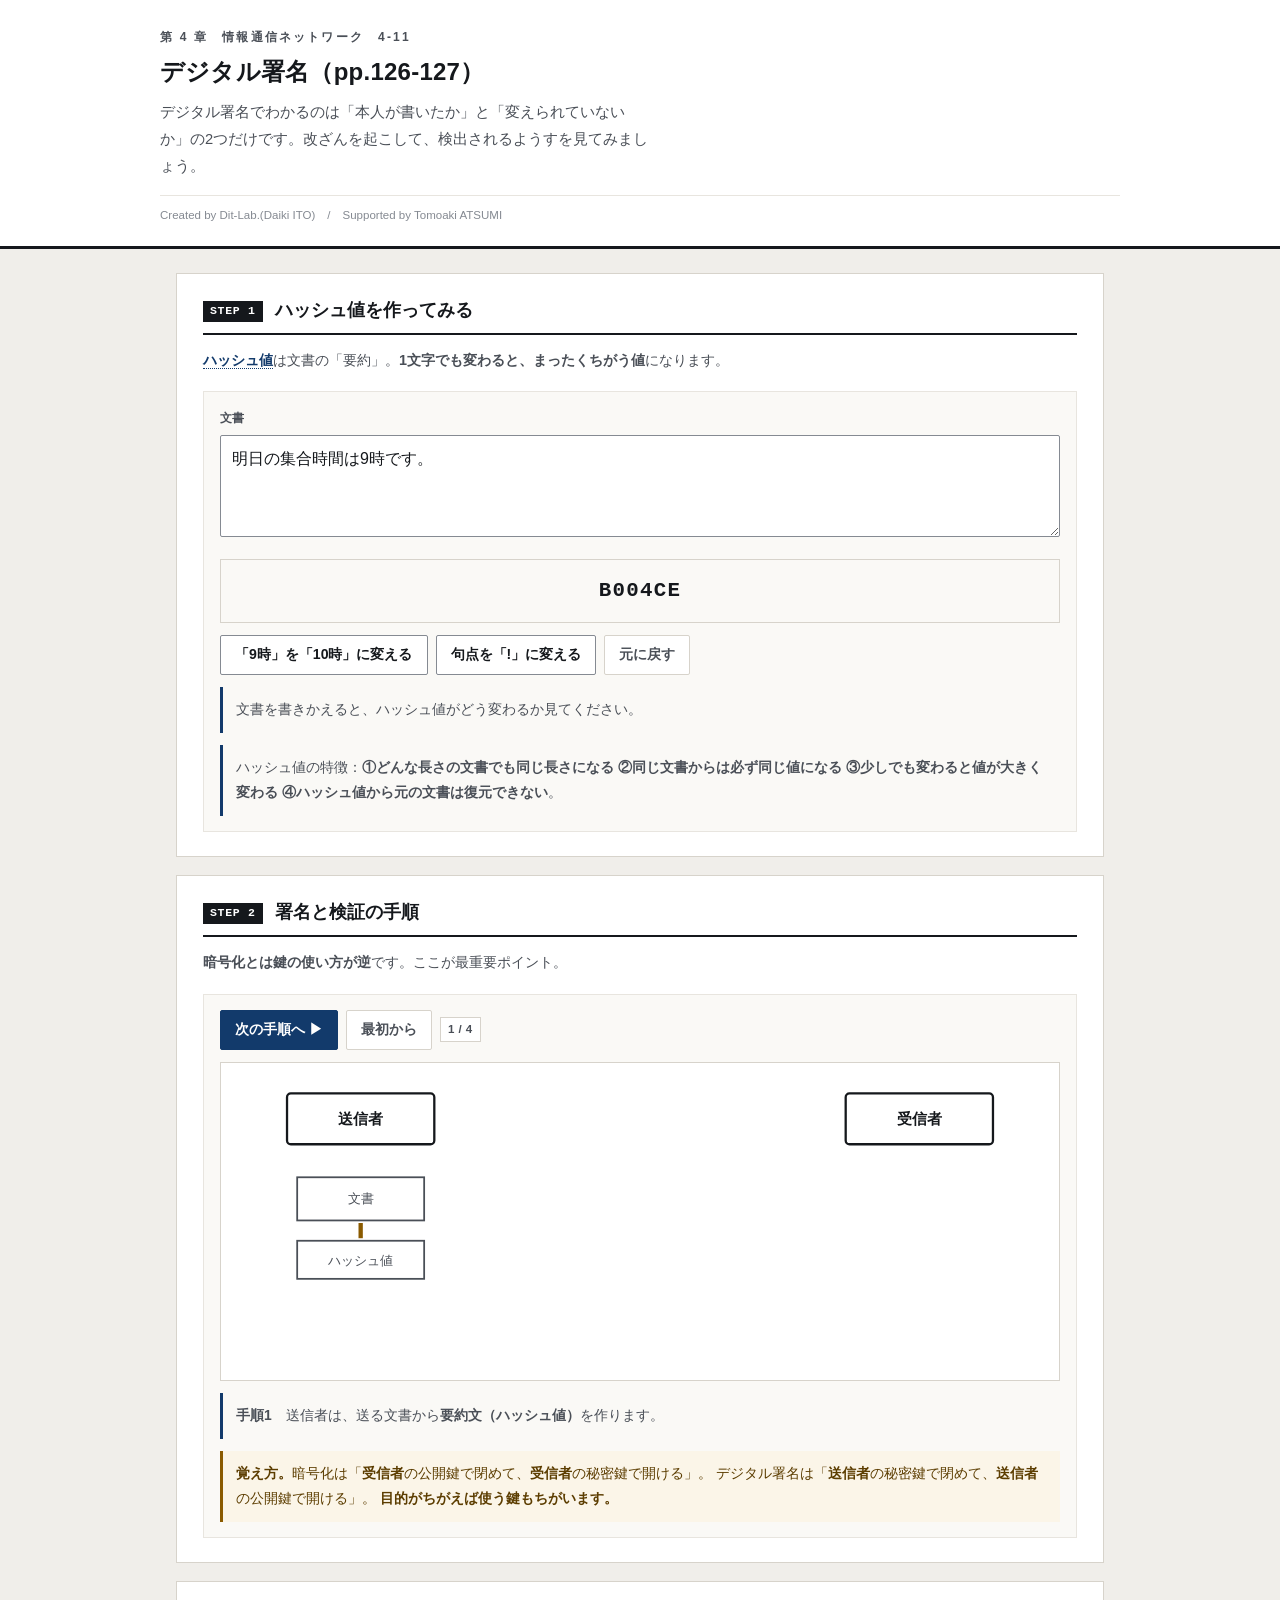
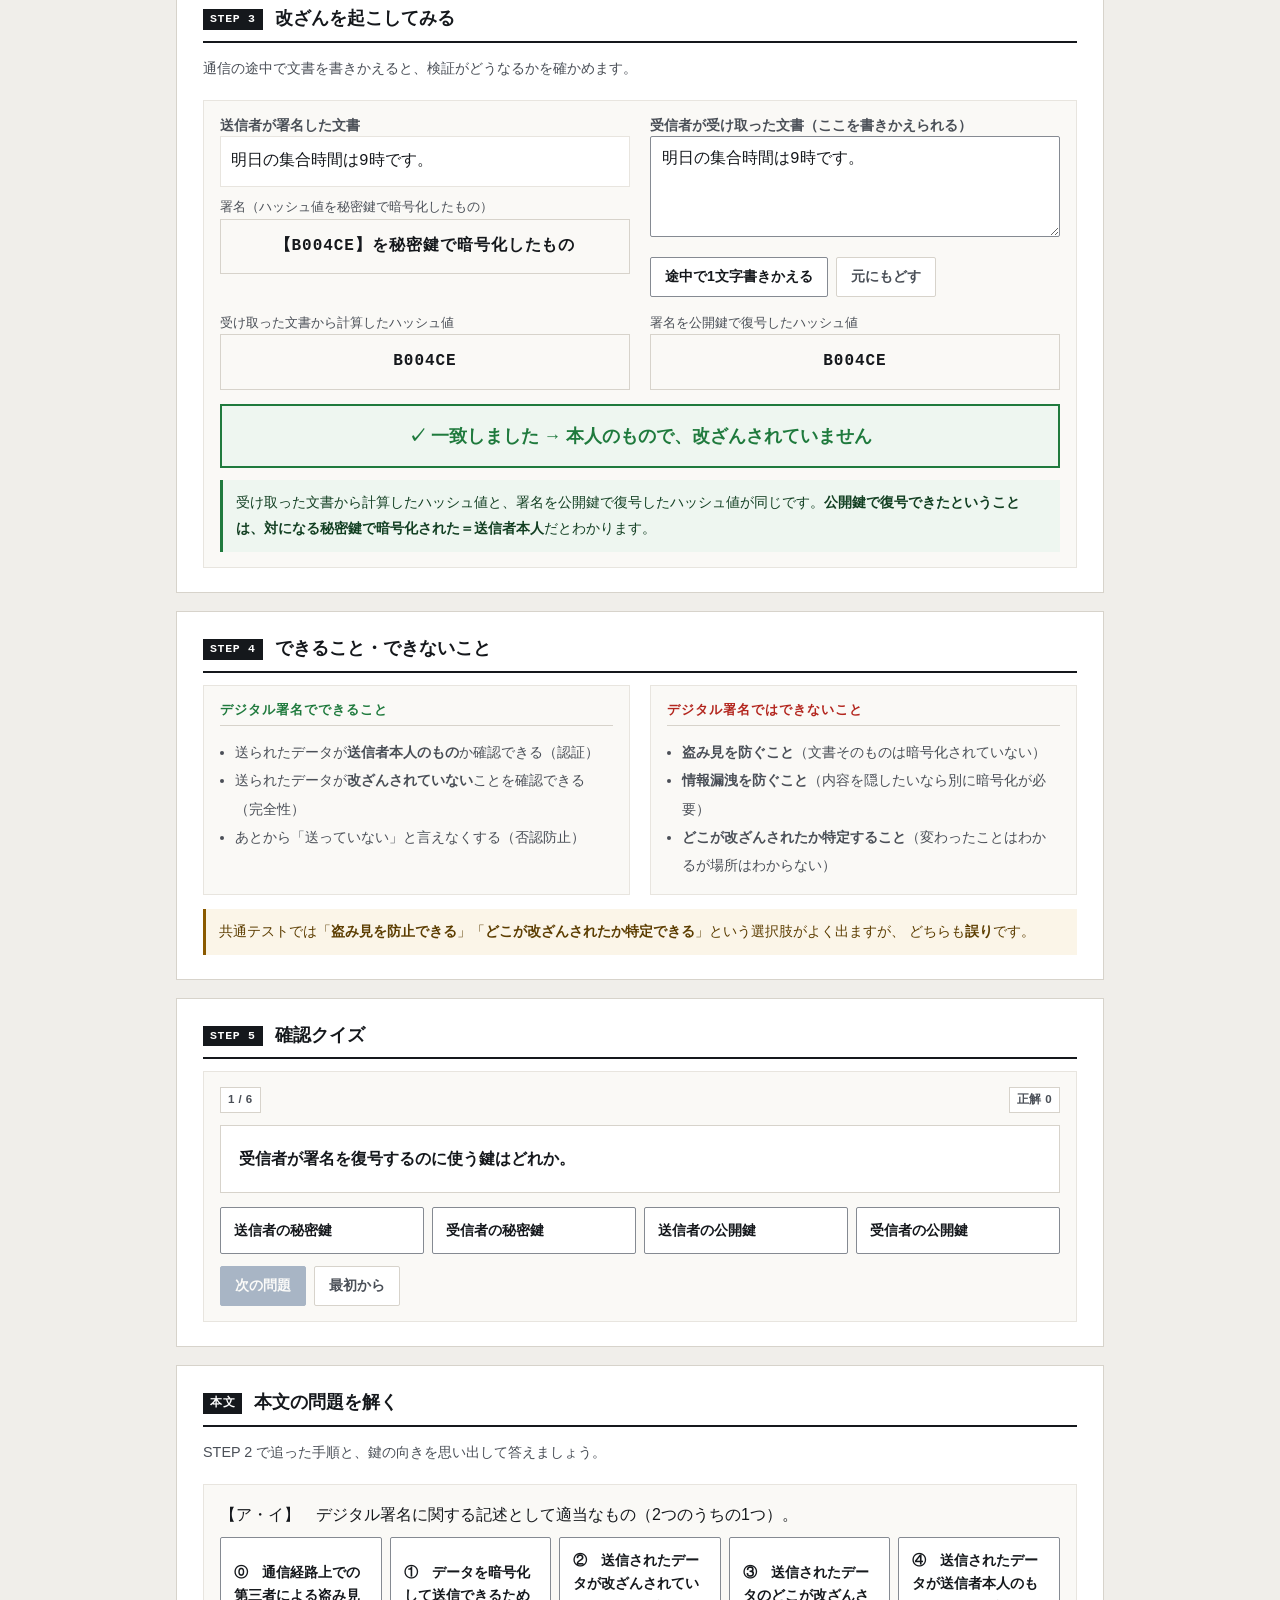
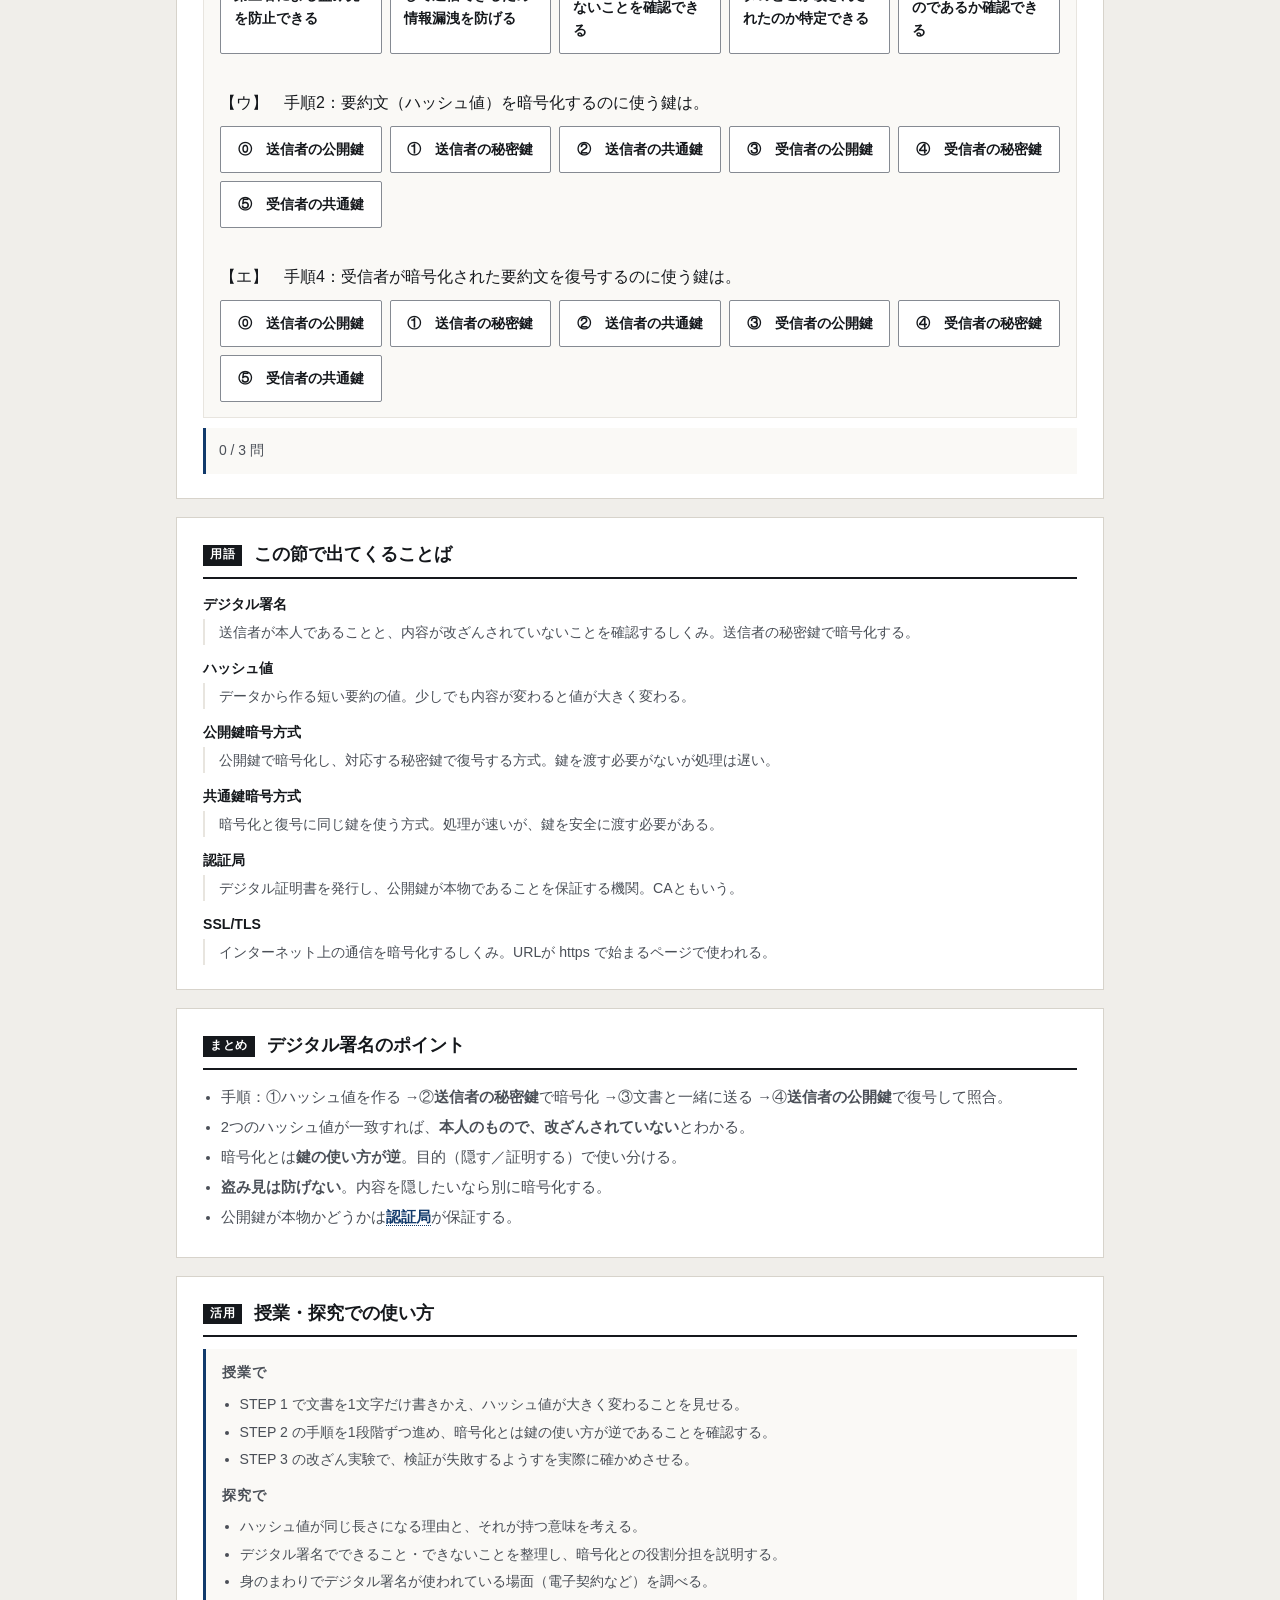
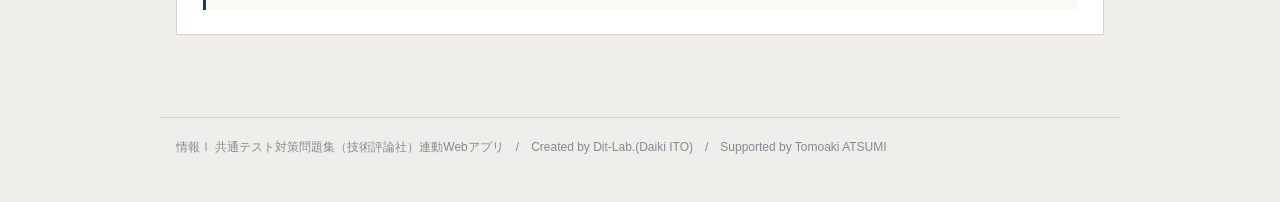
==== commit 91c3287b: "chore: 不要ファイルを整理（ツールの作業ファイル・未使用JS・残骸画像） - .omc/ .serena/ __pycache__/ を削除し .gitignore に追加 - 各アプリが実際に" ====
--- a/index.html
+++ b/index.html
@@ -181,7 +181,6 @@
 </footer>
 
 <script src="js/tools.js?v=c07db610"></script>
-<script src="js/chart.js?v=fb6e3be1"></script>
 <script src="js/terms.js?v=92038844"></script>
 <script src="js/quiz.js?v=5d6779cc"></script>
 <script src="js/app.js?v=a9f6130b"></script>
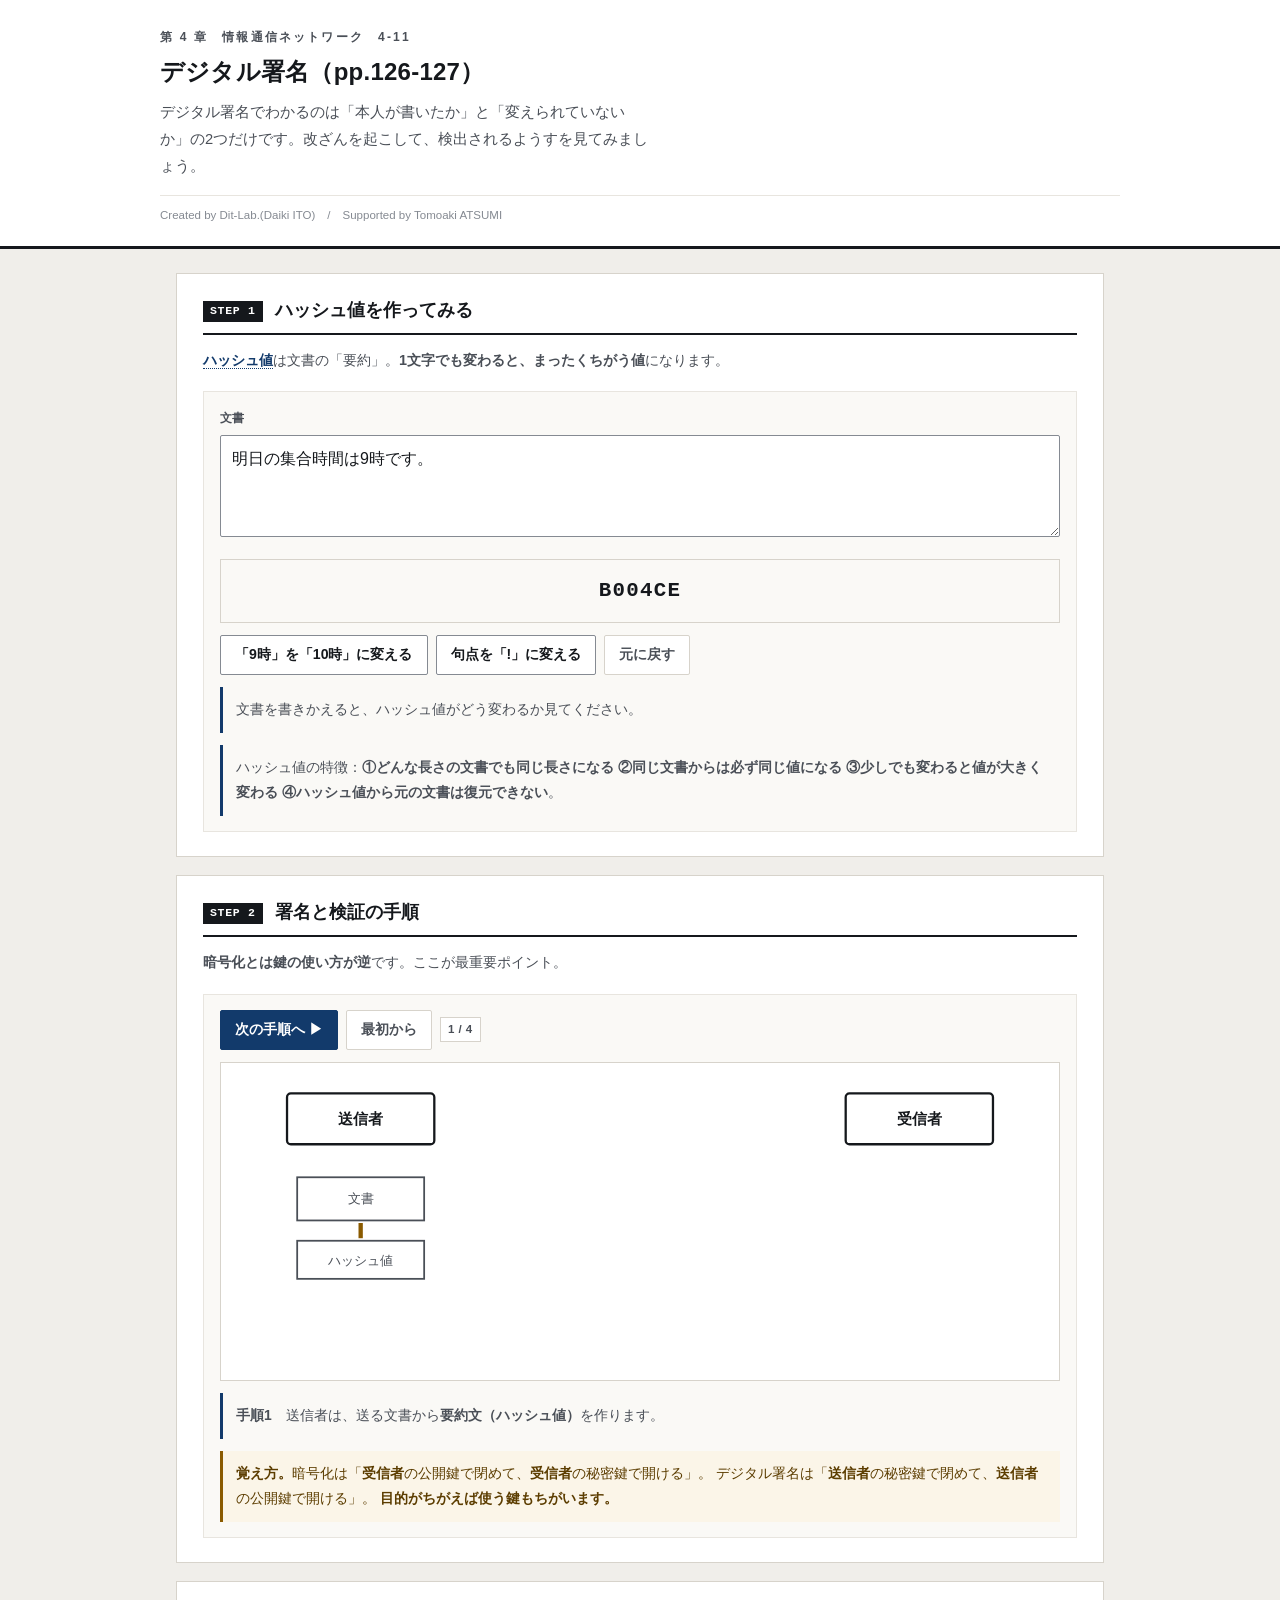
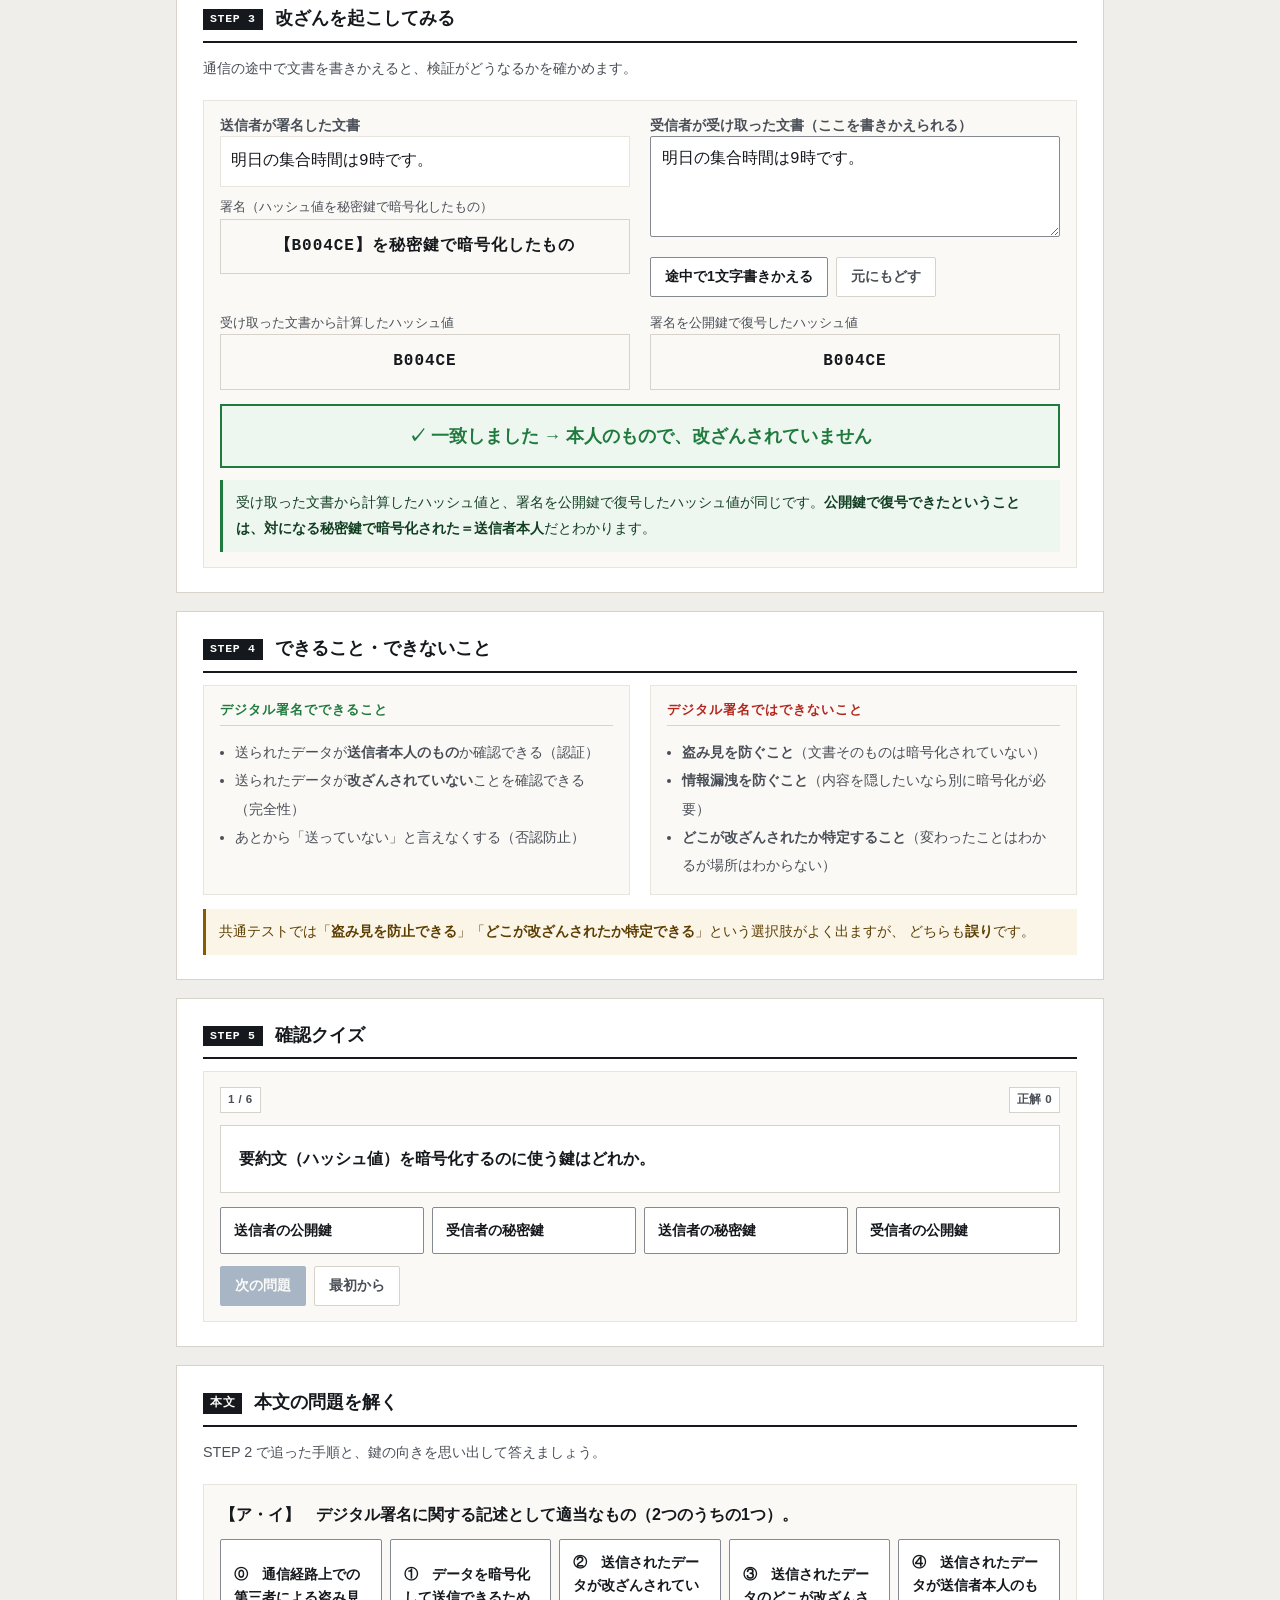
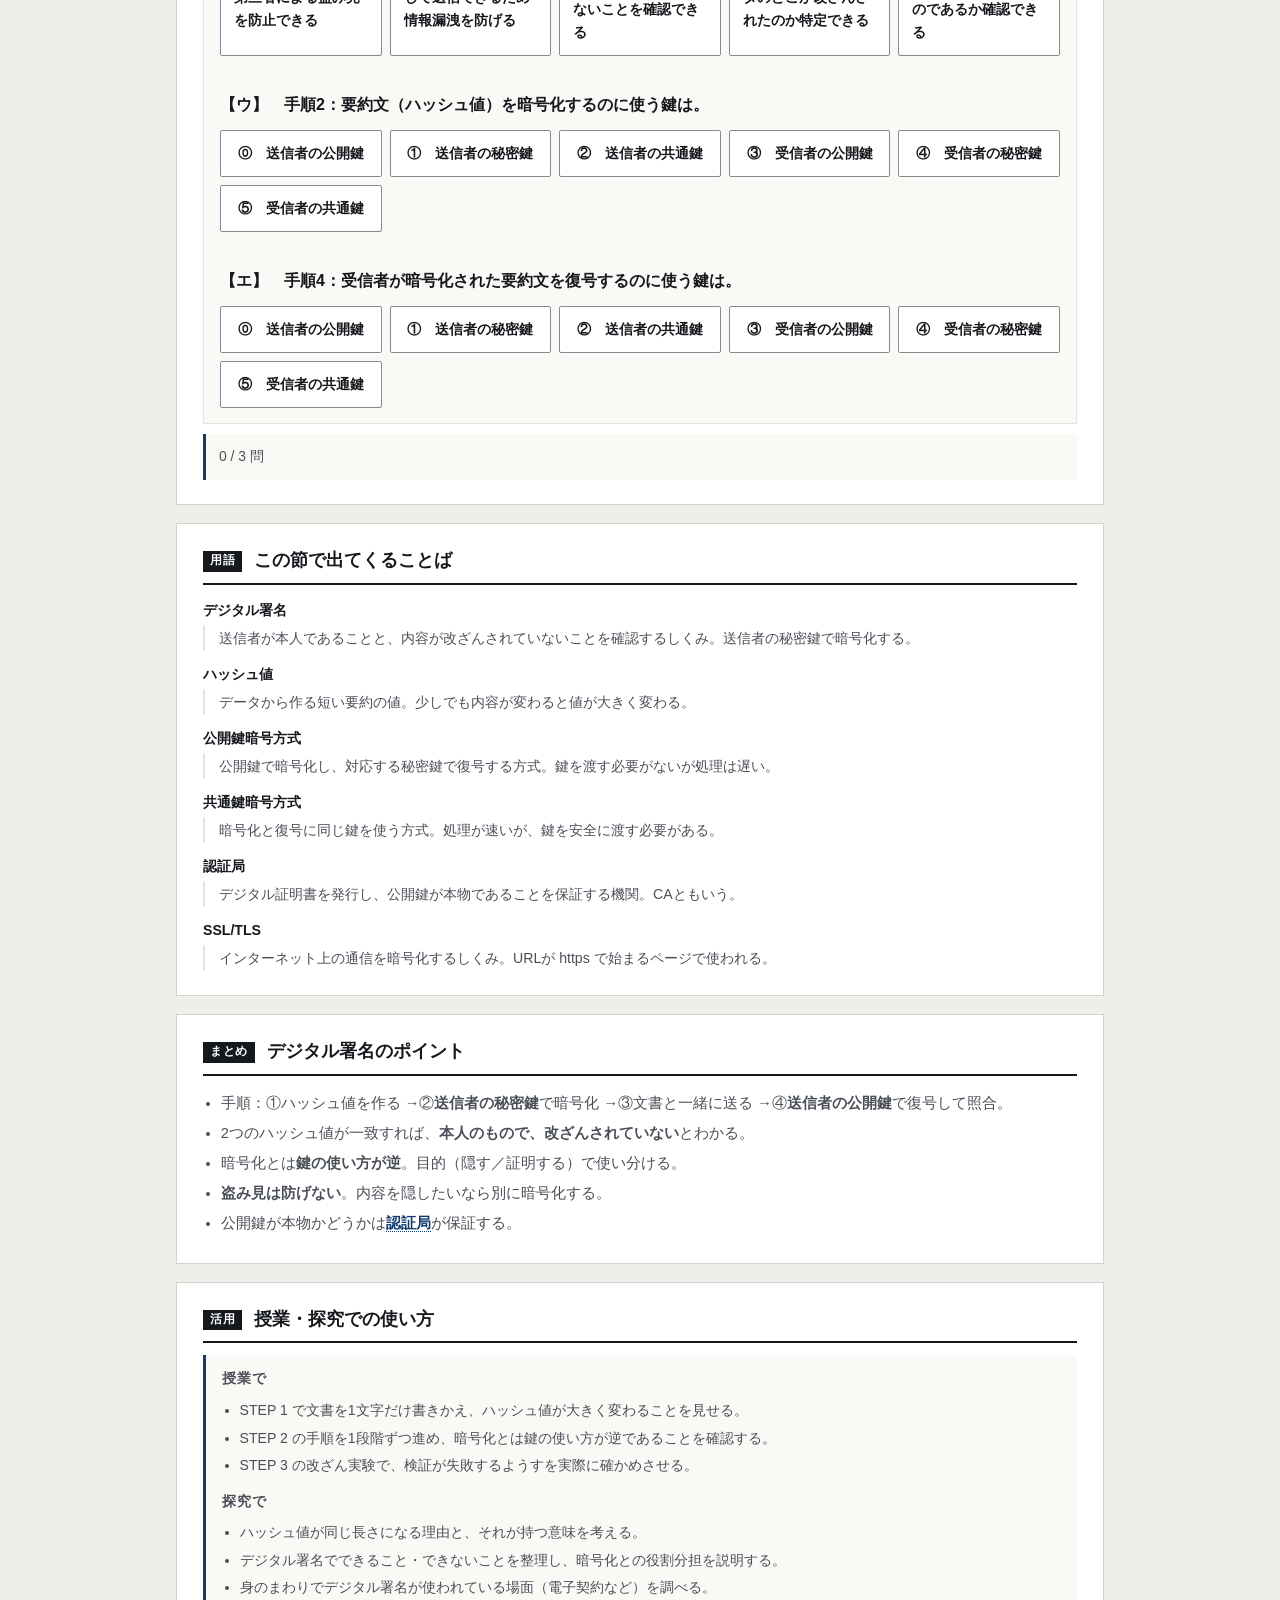
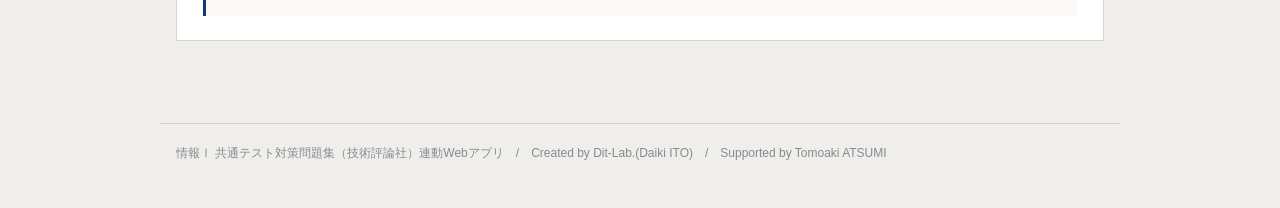
==== commit ee055f13: "fix: 設問見出しのレイアウト不具合を修正（.qhead→.pq）" ====
--- a/index.html
+++ b/index.html
@@ -6,7 +6,7 @@
 <title>デジタル署名｜情報Ⅰ共通テスト対策問題集</title>
 <meta name="description" content="デジタル署名でわかるのは「本人が書いたか」と「変えられていないか」の2つだけです。改ざんを起こして、検出されるようすを見てみましょう。">
 <link rel="icon" href="data:image/svg+xml,%3Csvg xmlns=%22http://www.w3.org/2000/svg%22 viewBox=%220 0 32 32%22%3E%3Crect width=%2232%22 height=%2232%22 fill=%22%2315181c%22/%3E%3Ctext x=%2216%22 y=%2222%22 font-size=%2218%22 font-family=%22monospace%22 fill=%22%23fff%22 text-anchor=%22middle%22%3E01%3C/text%3E%3C/svg%3E">
-<link rel="stylesheet" href="css/style.css?v=239696b1">
+<link rel="stylesheet" href="css/style.css?v=ea93572e">
 <link rel="stylesheet" href="css/app.css?v=8e504ed6">
 </head>
 <body>
@@ -182,7 +182,7 @@
 
 <script src="js/tools.js?v=c07db610"></script>
 <script src="js/terms.js?v=92038844"></script>
-<script src="js/quiz.js?v=5d6779cc"></script>
+<script src="js/quiz.js?v=13402362"></script>
 <script src="js/app.js?v=a9f6130b"></script>
 </body>
 </html>
--- a/css/style.css
+++ b/css/style.css
@@ -68,6 +68,7 @@
 .grid{display:grid; gap:20px}
 .grid > *{min-width:0}          /* 子の中身で列が広がるのを防ぐ */
 @media(min-width:800px){ .grid.c2{grid-template-columns:1fr 1fr} }
+@media(min-width:800px){ .grid.c21{grid-template-columns:1.45fr 1fr} }
 
 .panel{border:1px solid var(--rule-2); background:var(--paper-2); padding:15px 16px; min-width:0}
 .panel > h3{
@@ -225,7 +226,7 @@
   .dg-c, .dg-h{ min-width:110px }
 }
 @media (max-width:820px){
-  .grid.c2{grid-template-columns:1fr}
+  .grid.c2,.grid.c21{grid-template-columns:1fr}
   .dg-scroll{max-height:340px}
   .filebox{flex-direction:column; align-items:stretch}
   .filebox .sel{max-width:100%}
@@ -267,3 +268,13 @@
   cursor:pointer; font-size:.88rem; max-width:100%; text-align:left; font-family:inherit; color:var(--ink)}
 .cards .c:hover{background:var(--warn-bg)}
 .cards .c.used{opacity:.35; pointer-events:none}
+
+/* --- 予想してから実行 --- */
+.pmark{display:inline-block; background:var(--accent); color:#fff; font-size:.7rem; font-weight:700;
+  letter-spacing:.08em; padding:2px 7px; border-radius:2px; margin-right:8px; vertical-align:2px}
+input.pin{font-size:1.05rem; padding:7px 10px; border:1px solid var(--rule); border-radius:3px;
+  width:9em; max-width:100%; background:#fff}
+.btn-row .unit{color:var(--muted); font-size:.9rem}
+.choice4 .btn.on{border-color:var(--accent); box-shadow:inset 0 0 0 1px var(--accent); font-weight:700}
+/* 設問文の見出し（flex ではなく通常の段落。.qhead は左右振り分け用なので用途が別） */
+.pq{margin:0 0 10px; font-weight:700; line-height:1.85}
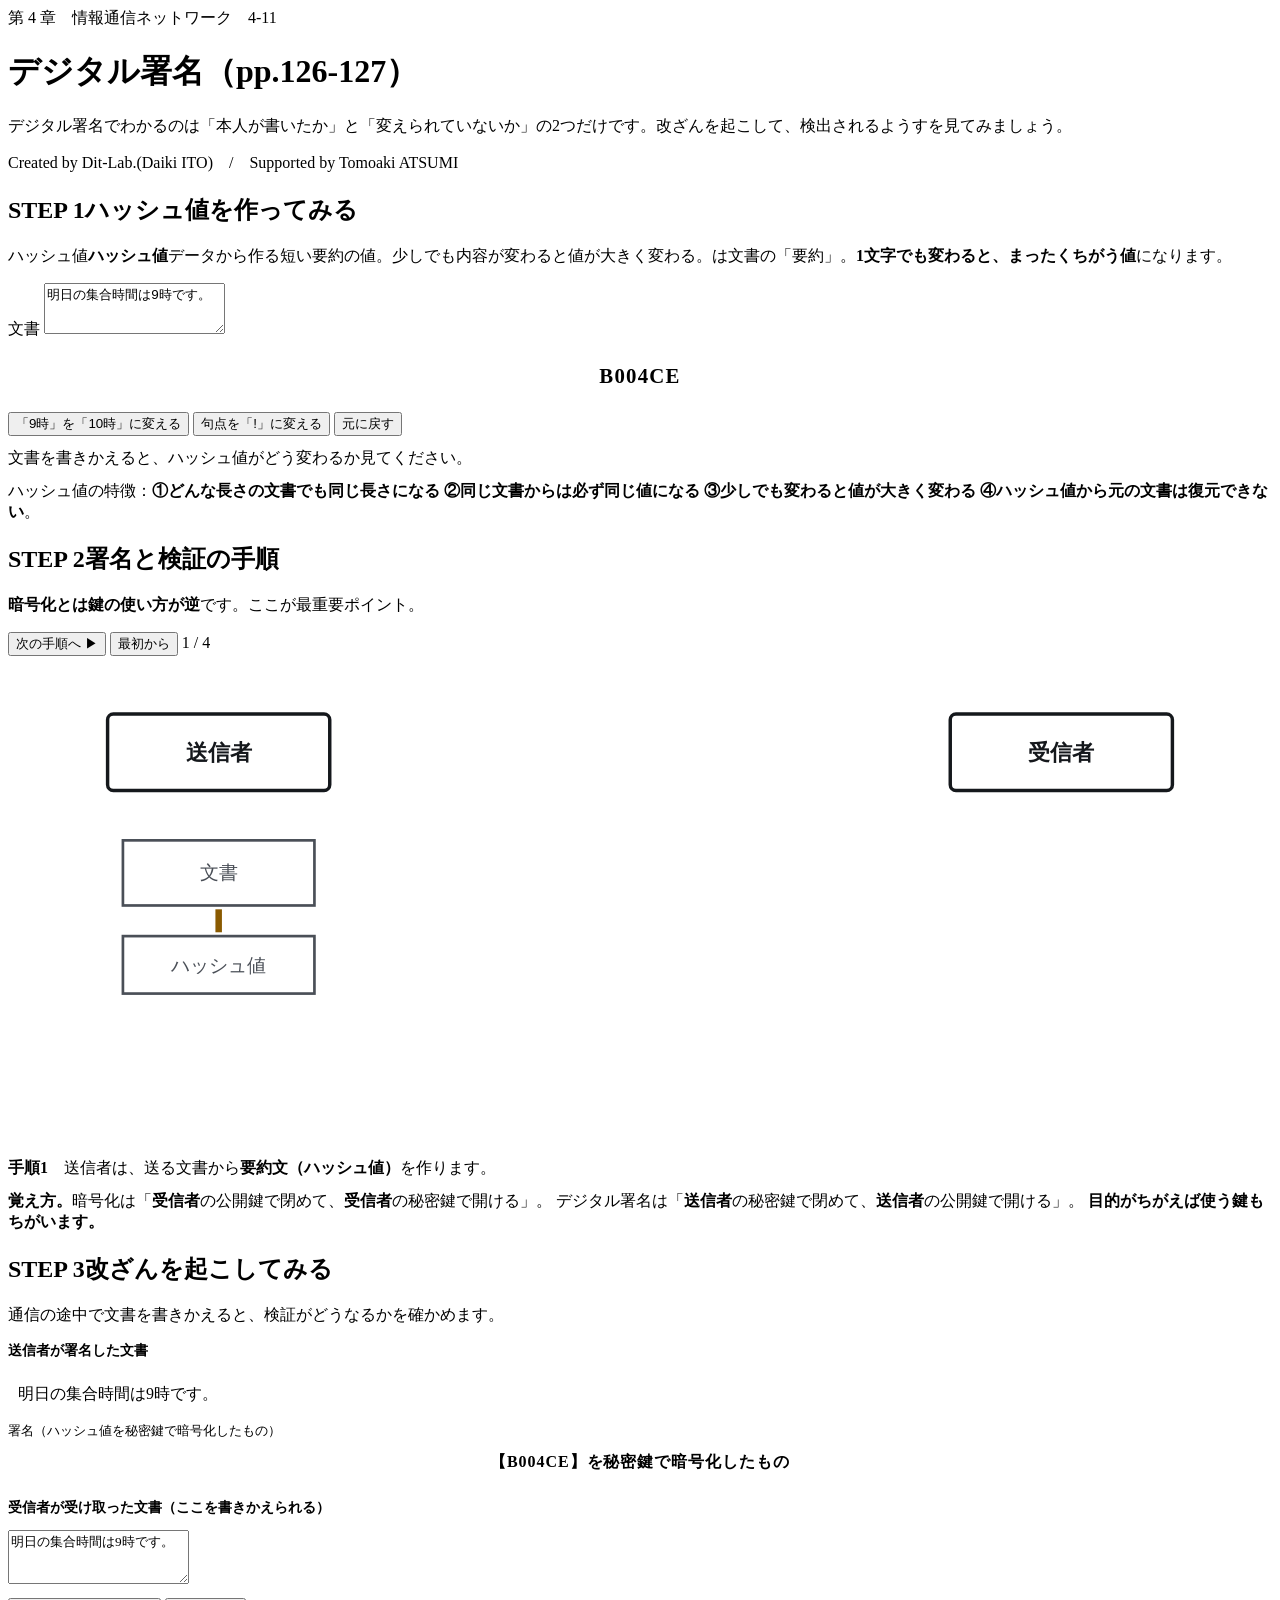
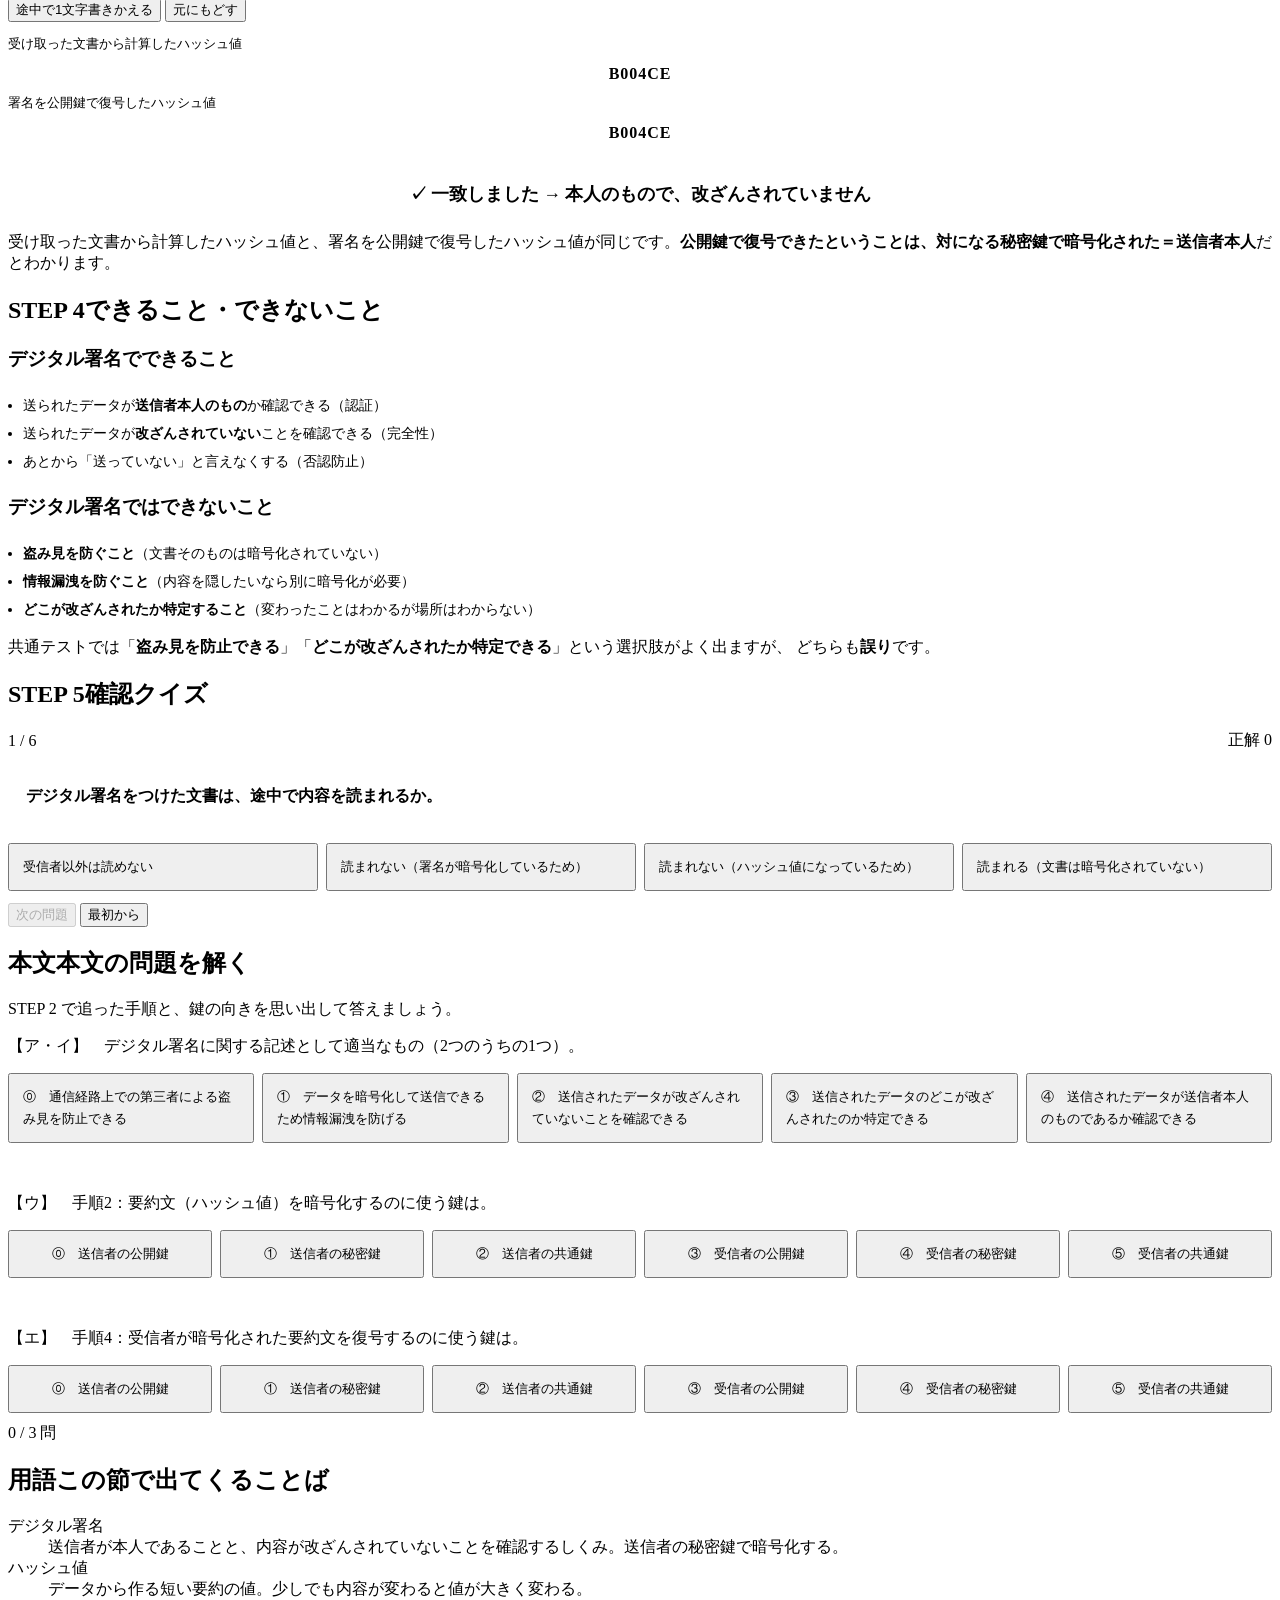
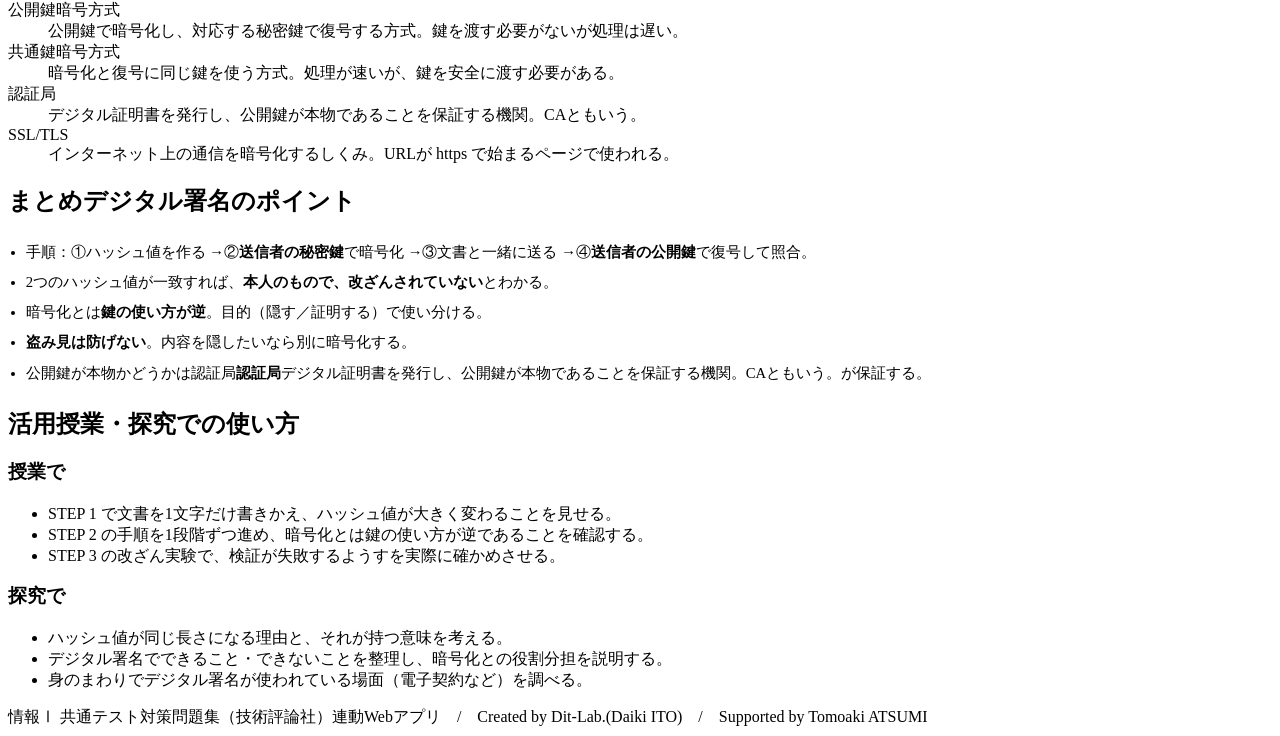
==== commit 8dbca9f0: "fix: 解説文が折り返さず画面からはみ出す場合がある不具合を修正" ====
--- a/index.html
+++ b/index.html
@@ -6,7 +6,7 @@
 <title>デジタル署名｜情報Ⅰ共通テスト対策問題集</title>
 <meta name="description" content="デジタル署名でわかるのは「本人が書いたか」と「変えられていないか」の2つだけです。改ざんを起こして、検出されるようすを見てみましょう。">
 <link rel="icon" href="data:image/svg+xml,%3Csvg xmlns=%22http://www.w3.org/2000/svg%22 viewBox=%220 0 32 32%22%3E%3Crect width=%2232%22 height=%2232%22 fill=%22%2315181c%22/%3E%3Ctext x=%2216%22 y=%2222%22 font-size=%2218%22 font-family=%22monospace%22 fill=%22%23fff%22 text-anchor=%22middle%22%3E01%3C/text%3E%3C/svg%3E">
-<link rel="stylesheet" href="css/style.css?v=ea93572e">
+<link rel="stylesheet" href="css/style.css?v=1b60c856">
 <link rel="stylesheet" href="css/app.css?v=8e504ed6">
 </head>
 <body>
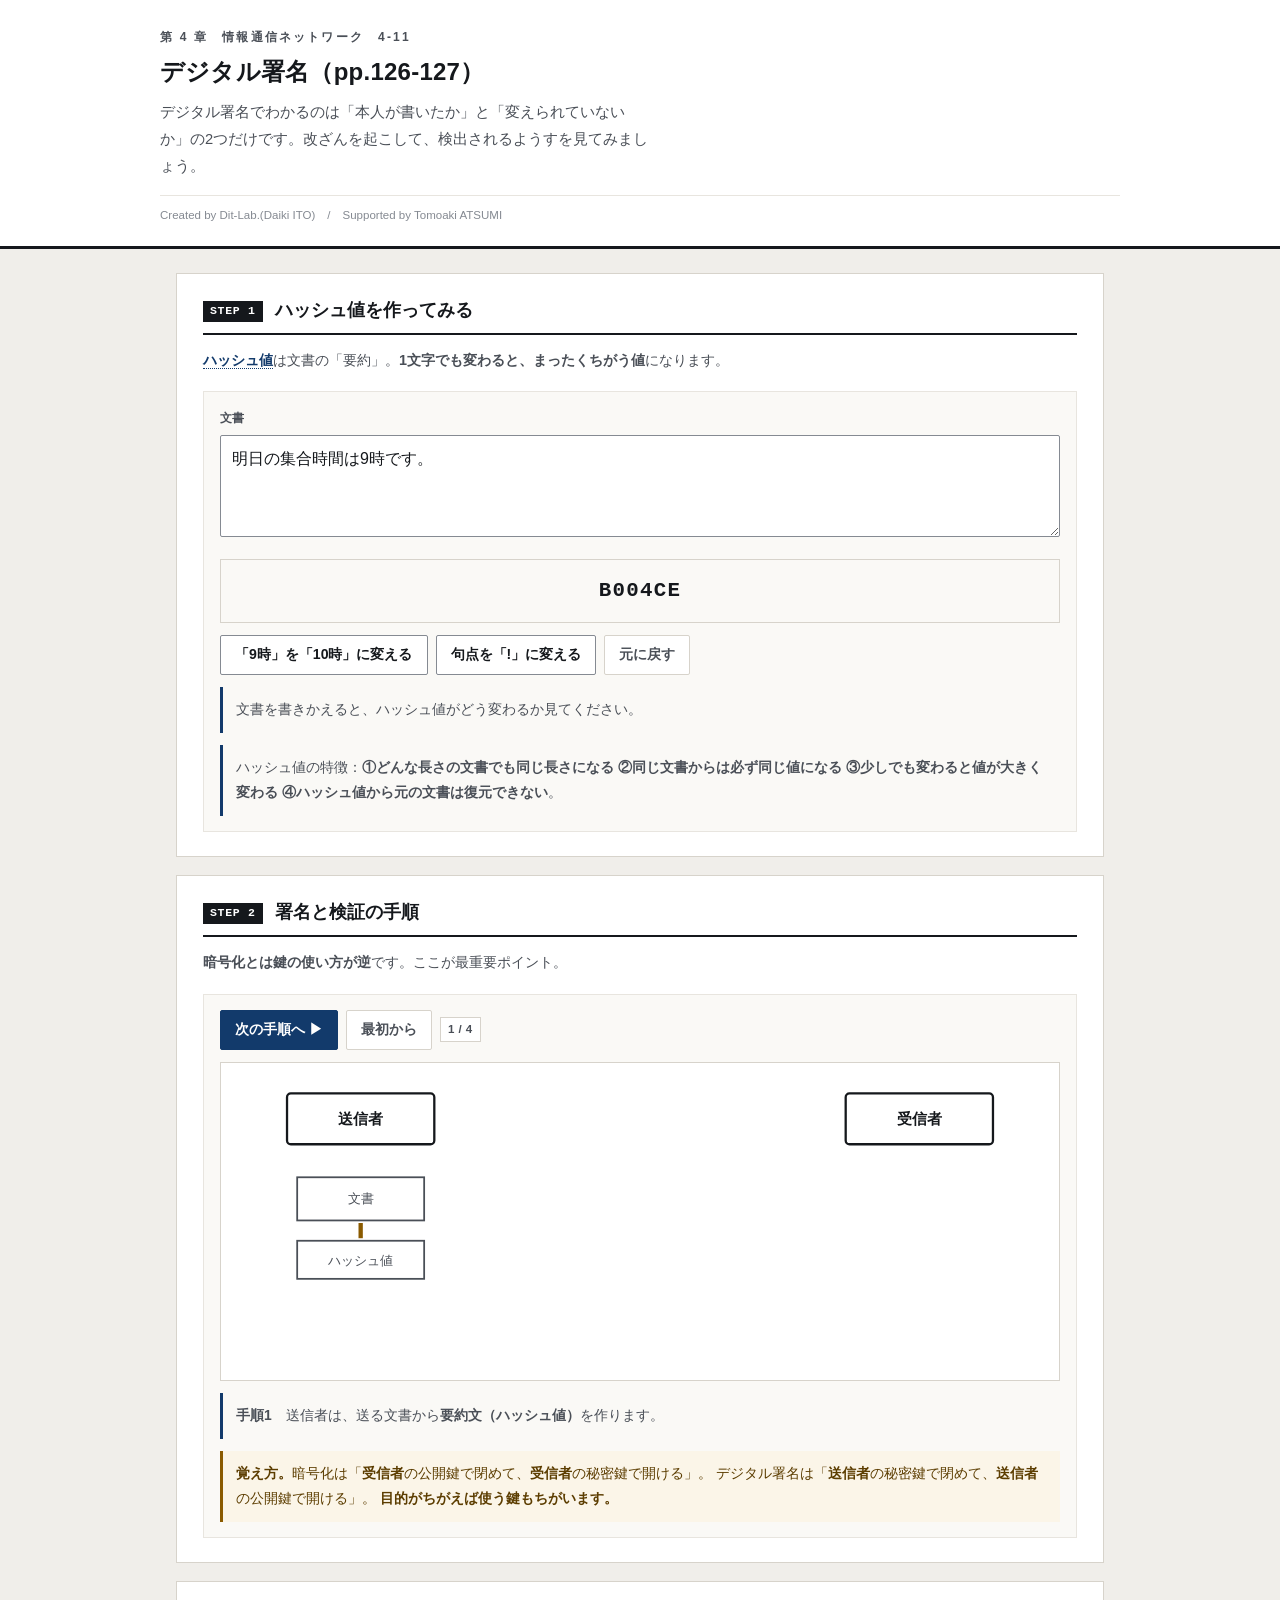
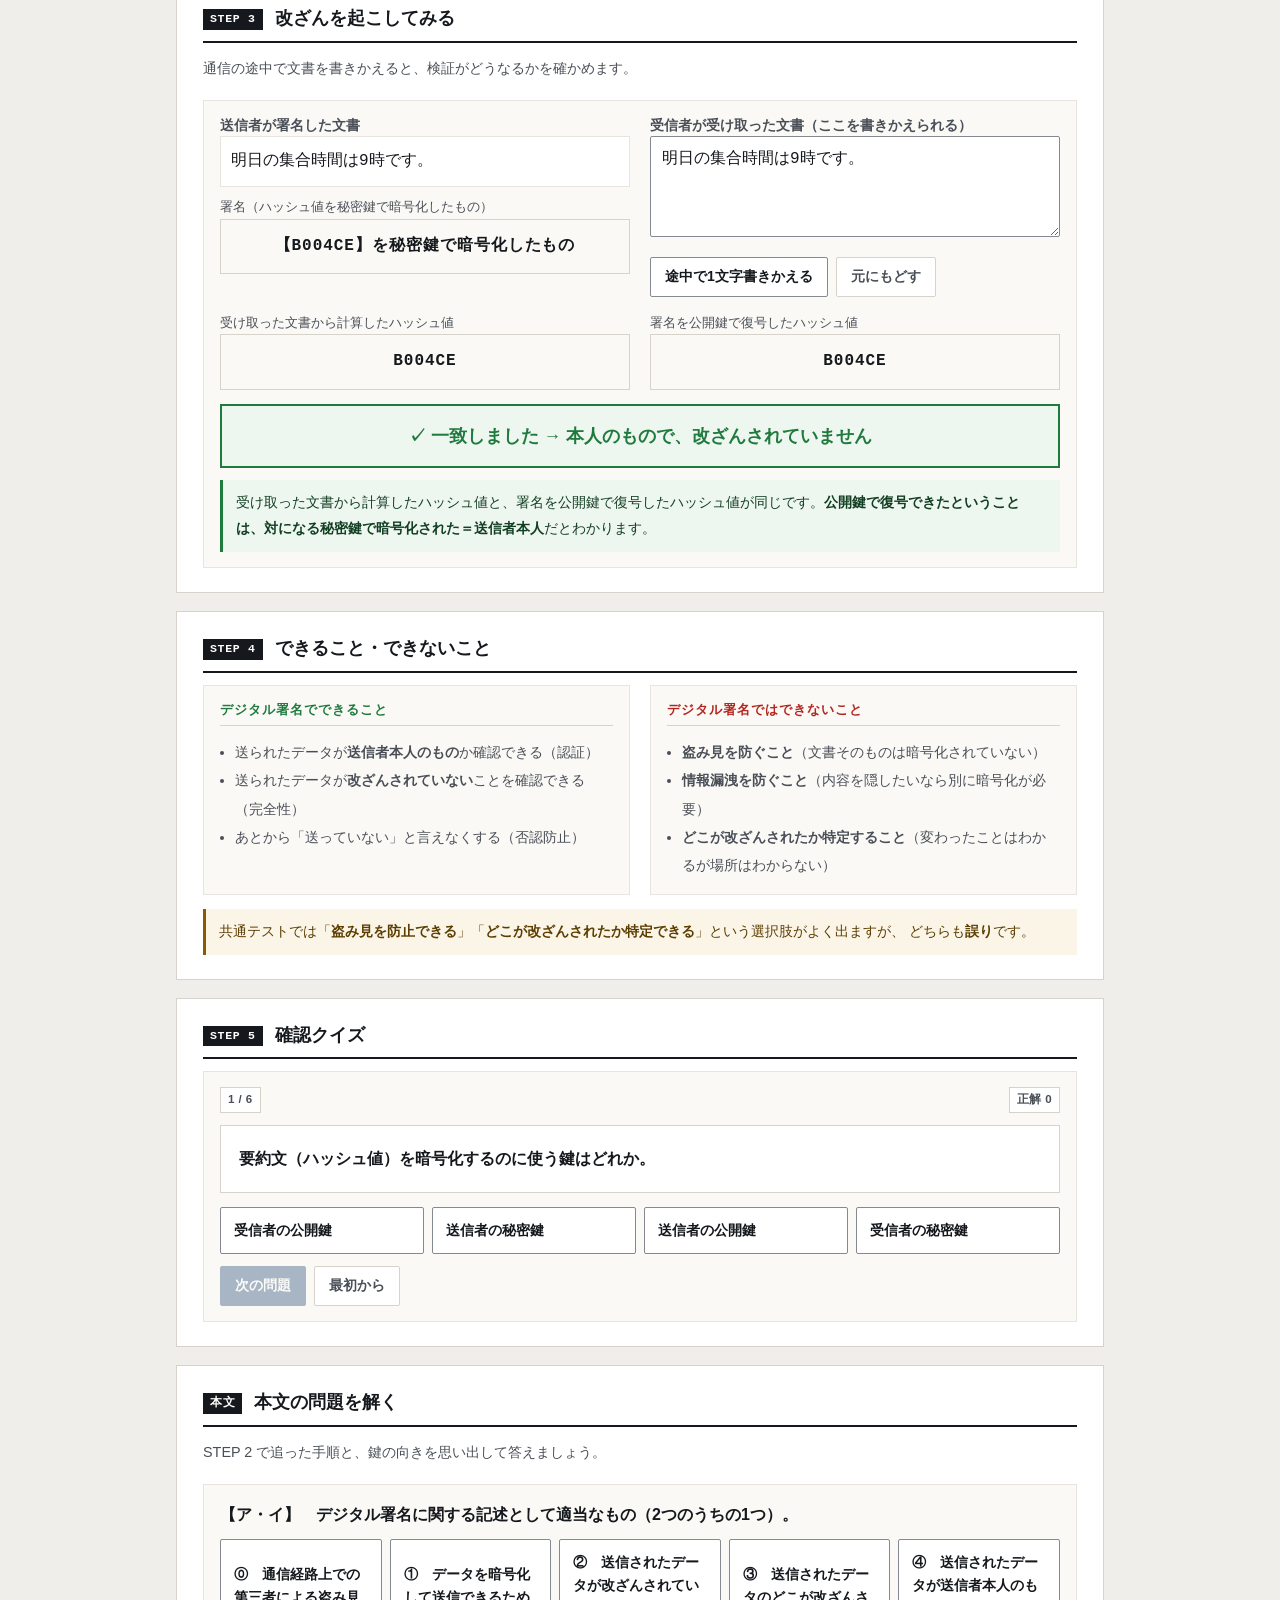
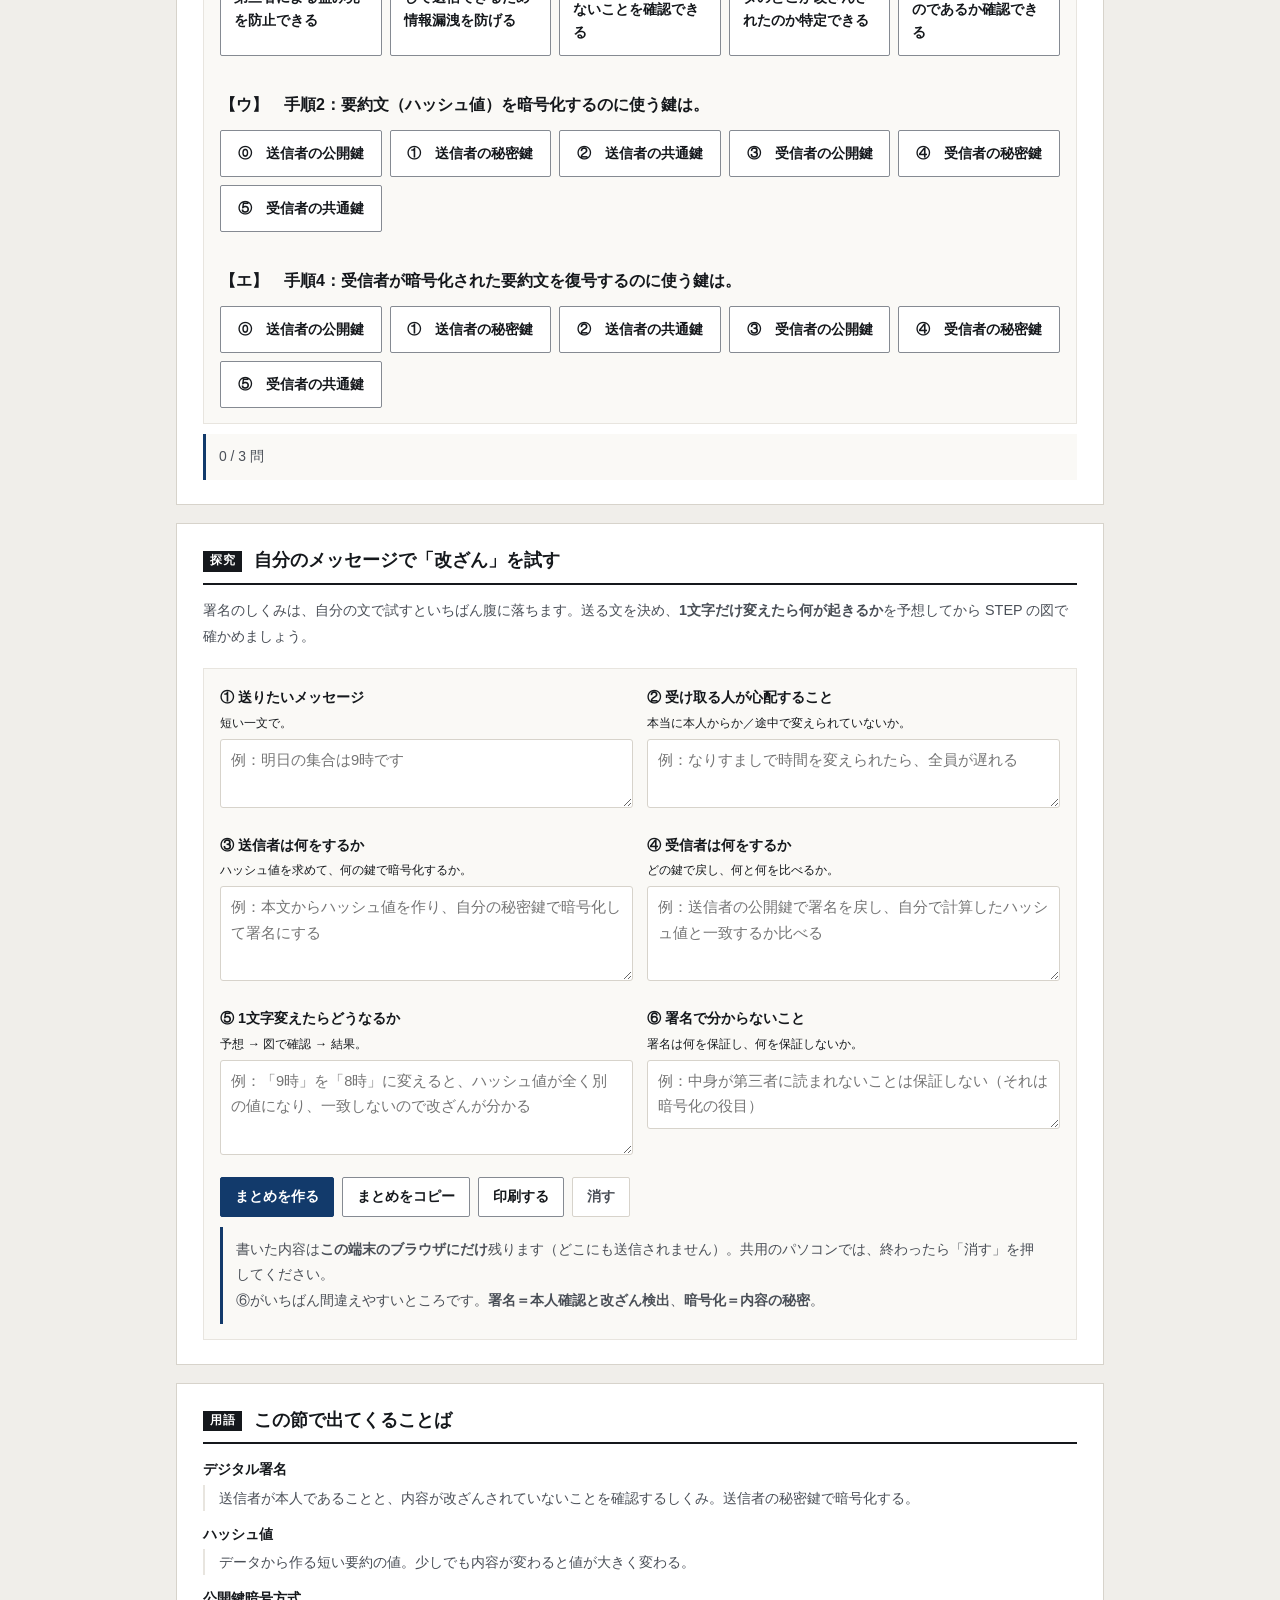
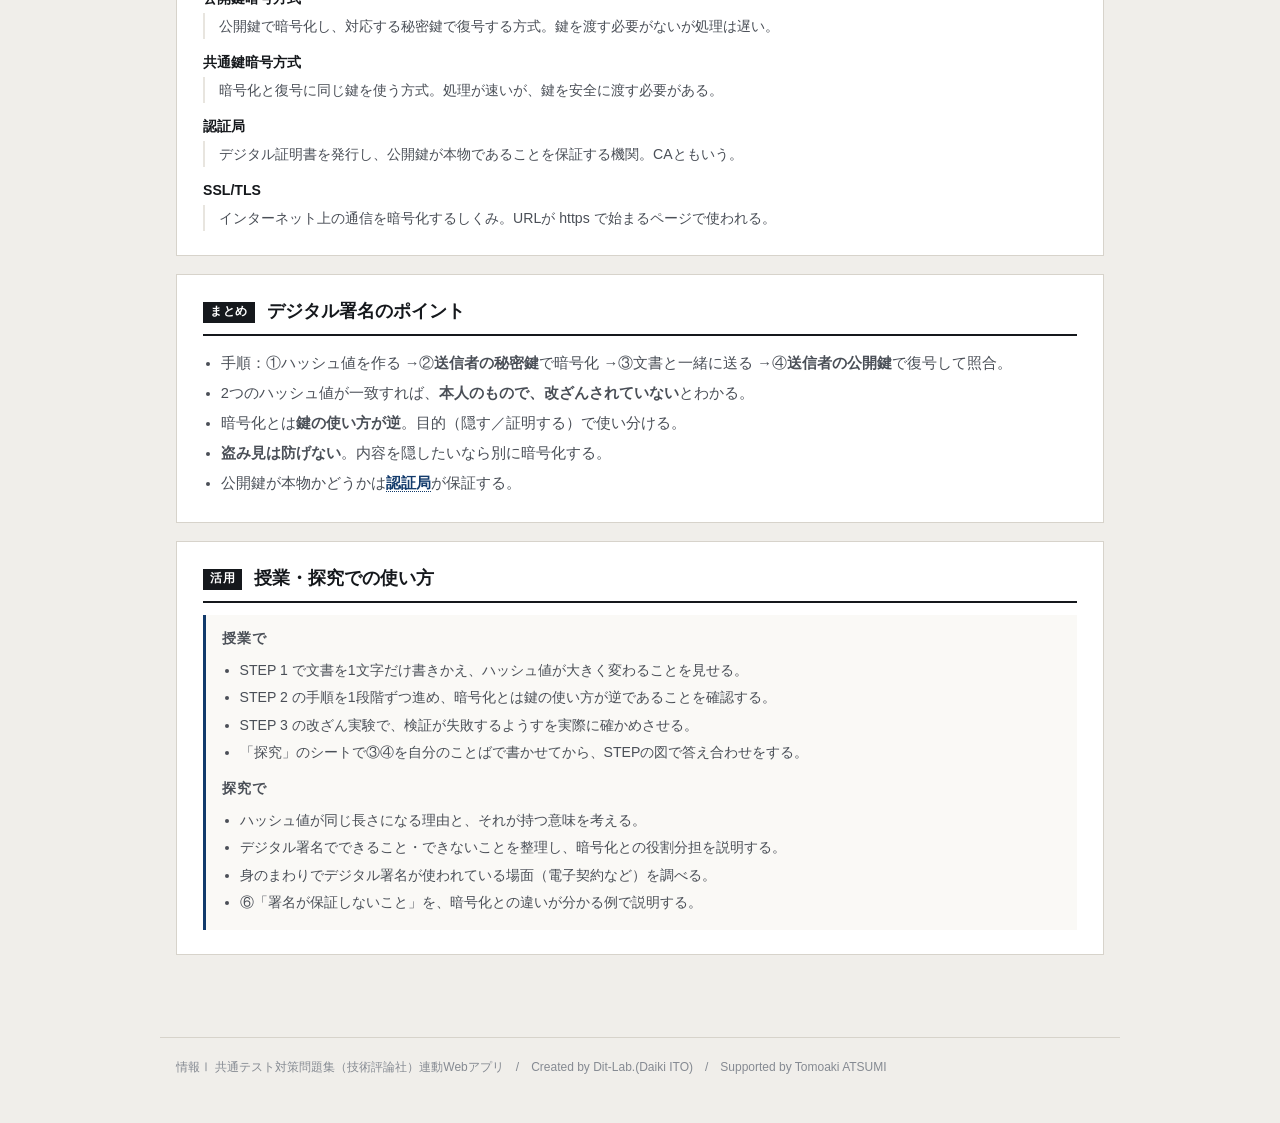
==== commit bc547fcf: "feat: 自分のテーマで書く探究ワークシートを追加（コピー・印刷して授業のワークシートに使える）" ====
--- a/index.html
+++ b/index.html
@@ -6,7 +6,7 @@
 <title>デジタル署名｜情報Ⅰ共通テスト対策問題集</title>
 <meta name="description" content="デジタル署名でわかるのは「本人が書いたか」と「変えられていないか」の2つだけです。改ざんを起こして、検出されるようすを見てみましょう。">
 <link rel="icon" href="data:image/svg+xml,%3Csvg xmlns=%22http://www.w3.org/2000/svg%22 viewBox=%220 0 32 32%22%3E%3Crect width=%2232%22 height=%2232%22 fill=%22%2315181c%22/%3E%3Ctext x=%2216%22 y=%2222%22 font-size=%2218%22 font-family=%22monospace%22 fill=%22%23fff%22 text-anchor=%22middle%22%3E01%3C/text%3E%3C/svg%3E">
-<link rel="stylesheet" href="css/style.css?v=1b60c856">
+<link rel="stylesheet" href="css/style.css?v=bdbb3cb0">
 <link rel="stylesheet" href="css/app.css?v=8e504ed6">
 </head>
 <body>
@@ -140,6 +140,12 @@
     <div class="note" id="bookNote" style="margin-top:10px"></div>
   </section>
 
+  <section class="step wsprint" id="wsSec">
+    <h2><span class="no">探究</span>自分のメッセージで「改ざん」を試す</h2>
+    <p class="desc">署名のしくみは、自分の文で試すといちばん腹に落ちます。送る文を決め、<strong>1文字だけ変えたら何が起きるか</strong>を予想してから STEP の図で確かめましょう。</p>
+    <div class="panel"><div id="wsBox"></div></div>
+  </section>
+
   <section class="step" id="glossary">
     <h2><span class="no">用語</span>この節で出てくることば</h2>
     <div id="glossBox"></div>
@@ -164,12 +170,14 @@
         <li>STEP 1 で文書を1文字だけ書きかえ、ハッシュ値が大きく変わることを見せる。</li>
         <li>STEP 2 の手順を1段階ずつ進め、暗号化とは鍵の使い方が逆であることを確認する。</li>
         <li>STEP 3 の改ざん実験で、検証が失敗するようすを実際に確かめさせる。</li>
+        <li>「探究」のシートで③④を自分のことばで書かせてから、STEPの図で答え合わせをする。</li>
       </ul>
       <h3 style="margin-top:12px">探究で</h3>
       <ul>
         <li>ハッシュ値が同じ長さになる理由と、それが持つ意味を考える。</li>
         <li>デジタル署名でできること・できないことを整理し、暗号化との役割分担を説明する。</li>
         <li>身のまわりでデジタル署名が使われている場面（電子契約など）を調べる。</li>
+        <li>⑥「署名が保証しないこと」を、暗号化との違いが分かる例で説明する。</li>
       </ul>
     </div>
   </section>
@@ -183,6 +191,7 @@
 <script src="js/tools.js?v=c07db610"></script>
 <script src="js/terms.js?v=92038844"></script>
 <script src="js/quiz.js?v=13402362"></script>
-<script src="js/app.js?v=a9f6130b"></script>
+<script src="js/worksheet.js?v=b6f4e4b3"></script>
+<script src="js/app.js?v=d0c857a7"></script>
 </body>
 </html>
--- a/css/style.css
+++ b/css/style.css
@@ -0,0 +1,300 @@
+/* =========================================================
+   情報Ⅰ 共通テスト対策問題集 — Web アプリ共通スタイル
+   紙面（参考書）に寄せた設計。装飾色は使わず、色は意味を持つときだけ。
+   ========================================================= */
+
+:root{
+  --paper:#ffffff;
+  --paper-2:#faf9f6;      /* うすい紙 */
+  --bg:#f0eeea;           /* 台紙 */
+  --ink:#15181c;
+  --ink-2:#4a4f57;
+  --ink-3:#858a92;
+  --rule:#d7d3cb;         /* 罫線 */
+  --rule-2:#e8e5df;
+  --accent:#123a6b;       /* 濃紺。主要操作と現在地だけに使う */
+  --accent-w:#e9eef6;
+  --zero:#c0392b;         /* 左＝0 */
+  --one:#1d4ed8;          /* 右＝1 */
+  --ok:#1f7a3d;   --ok-bg:#eef6f0;
+  --ng:#b3261e;   --ng-bg:#fbefee;
+  --warn:#8a5a00; --warn-bg:#fbf5e8;
+  --font:"Hiragino Kaku Gothic ProN","Hiragino Sans","Yu Gothic Medium","Yu Gothic",
+         "Noto Sans JP",Meiryo,-apple-system,BlinkMacSystemFont,sans-serif;
+  --mono:"SFMono-Regular",Menlo,Consolas,"Courier New",monospace;
+}
+
+*{box-sizing:border-box}
+[hidden]{display:none !important}
+html{-webkit-text-size-adjust:100%}
+body{
+  margin:0; background:var(--bg); color:var(--ink);
+  font-family:var(--font); font-size:16px; line-height:1.85;
+  font-feature-settings:"palt" 1;
+}
+h1,h2,h3,h4{line-height:1.45; margin:0; font-weight:700}
+p{margin:0 0 .75em} p:last-child{margin-bottom:0}
+a{color:var(--accent)}
+
+/* ---------- 標題 ---------- */
+.app-header{background:var(--paper); border-bottom:3px solid var(--ink); padding:26px 20px 20px}
+.app-header .inner{max-width:960px; margin:0 auto}
+.app-header .eyebrow{
+  font-size:.75rem; font-weight:700; color:var(--ink-2); letter-spacing:.18em;
+  display:block; margin-bottom:7px;
+}
+.app-header h1{font-size:1.5rem; letter-spacing:.01em}
+.app-header .lead{font-size:.92rem; color:var(--ink-2); margin-top:9px; max-width:60ch}
+.app-header .credit{
+  font-size:.72rem; color:var(--ink-3); margin-top:14px;
+  padding-top:9px; border-top:1px solid var(--rule-2);
+}
+
+/* ---------- 版面 ---------- */
+.wrap{max-width:960px; margin:0 auto; padding:24px 16px 64px}
+.step{background:var(--paper); border:1px solid var(--rule); padding:24px 26px; margin-bottom:18px}
+.step > h2{
+  display:flex; align-items:baseline; gap:12px; font-size:1.1rem;
+  padding-bottom:9px; border-bottom:2px solid var(--ink); margin-bottom:12px;
+}
+.step > h2 .no{
+  flex:none; font-family:var(--mono); font-size:.72rem; font-weight:700;
+  background:var(--ink); color:var(--paper); padding:2px 7px; letter-spacing:.06em;
+  position:relative; top:-2px;
+}
+.step > .desc{color:var(--ink-2); font-size:.9rem; margin-bottom:18px}
+.step[hidden]{display:none}
+
+.grid{display:grid; gap:20px}
+.grid > *{min-width:0}          /* 子の中身で列が広がるのを防ぐ */
+@media(min-width:800px){ .grid.c2{grid-template-columns:1fr 1fr} }
+@media(min-width:800px){ .grid.c21{grid-template-columns:1.45fr 1fr} }
+
+.panel{border:1px solid var(--rule-2); background:var(--paper-2); padding:15px 16px; min-width:0}
+.panel > h3{
+  font-size:.8rem; font-weight:700; color:var(--ink-2); letter-spacing:.08em;
+  margin-bottom:12px; padding-bottom:6px; border-bottom:1px solid var(--rule);
+}
+
+/* ---------- 部品 ---------- */
+.btn{
+  appearance:none; border:1px solid var(--ink-3); background:var(--paper); color:var(--ink);
+  font-family:inherit; font-size:.88rem; font-weight:700; padding:8px 14px;
+  border-radius:2px; cursor:pointer; min-height:40px; line-height:1.4;
+  transition:background .12s, border-color .12s, color .12s;
+}
+.btn:hover:not(:disabled){background:var(--accent-w); border-color:var(--accent); color:var(--accent)}
+.btn:disabled{opacity:.35; cursor:not-allowed}
+.btn.primary{background:var(--accent); color:var(--paper); border-color:var(--accent)}
+.btn.primary:hover:not(:disabled){background:#0d2c53; color:var(--paper)}
+.btn.ghost{border-color:var(--rule); color:var(--ink-2)}
+.btn.sm{font-size:.8rem; padding:5px 10px; min-height:34px}
+.btn-row{display:flex; flex-wrap:wrap; gap:8px; align-items:center}
+
+/* タブ（見出し下線式） */
+.seg{display:flex; gap:0; border-bottom:1px solid var(--rule)}
+.seg button{
+  appearance:none; border:0; background:transparent; font-family:inherit; font-size:.88rem;
+  font-weight:700; color:var(--ink-3); padding:9px 4px; margin-right:26px; cursor:pointer;
+  border-bottom:3px solid transparent; margin-bottom:-1px; min-height:40px;
+}
+.seg button:hover{color:var(--ink-2)}
+.seg button[aria-pressed="true"]{color:var(--ink); border-bottom-color:var(--accent)}
+
+label.fld{display:block; font-size:.78rem; font-weight:700; color:var(--ink-2); margin-bottom:5px; letter-spacing:.04em}
+input[type=text], textarea, input[type=number]{
+  width:100%; font-family:inherit; font-size:1rem; color:var(--ink);
+  border:1px solid var(--ink-3); border-radius:2px; padding:9px 11px;
+  background:var(--paper); min-height:42px;
+}
+input:focus, textarea:focus{outline:2px solid var(--accent); outline-offset:-1px; border-color:var(--accent)}
+.btn:focus-visible, .seg button:focus-visible, .node-card:focus-visible{outline:2px solid var(--accent); outline-offset:2px}
+textarea{resize:vertical; line-height:1.7}
+.mono{font-family:var(--mono)}
+
+table.tbl{width:100%; border-collapse:collapse; font-size:.89rem}
+table.tbl th, table.tbl td{border-bottom:1px solid var(--rule-2); padding:7px 10px; text-align:right}
+table.tbl th:first-child, table.tbl td:first-child{text-align:left}
+table.tbl thead th{border-bottom:1.5px solid var(--ink); font-size:.76rem; color:var(--ink-2); font-weight:700; white-space:nowrap}
+.tbl-scroll{overflow-x:auto; -webkit-overflow-scrolling:touch; max-width:100%}
+
+.note{padding:10px 13px; font-size:.87rem; border-left:3px solid var(--ink-3); background:var(--paper-2); overflow-wrap:break-word; word-break:break-word}
+.note.ok{background:var(--ok-bg); border-left-color:var(--ok); color:#123f22}
+.note.ng{background:var(--ng-bg); border-left-color:var(--ng); color:#6d1a15}
+.note.info{background:var(--paper-2); border-left-color:var(--accent); color:var(--ink-2)}
+.note.warn{background:var(--warn-bg); border-left-color:var(--warn); color:#5c3d00}
+.note[hidden]{display:none}
+
+.badge{
+  display:inline-block; font-size:.72rem; font-weight:700; padding:1px 7px;
+  border:1px solid var(--rule); color:var(--ink-2); background:var(--paper); letter-spacing:.04em;
+}
+
+/* 数値は罫線で仕切るだけ。カードにしない */
+.metrics{display:flex; flex-wrap:wrap; gap:0; border-top:1px solid var(--rule)}
+.metric{flex:1 1 130px; padding:11px 14px 11px 0; border-right:1px solid var(--rule-2)}
+.metric:last-child{border-right:0}
+.metric .k{font-size:.74rem; color:var(--ink-3); font-weight:700; letter-spacing:.05em}
+.metric .v{font-size:1.6rem; font-weight:700; line-height:1.3; font-family:var(--mono); letter-spacing:-.01em}
+.metric .s{font-size:.76rem; color:var(--ink-2)}
+
+.bit0{color:var(--zero); font-weight:700}
+.bit1{color:var(--one); font-weight:700}
+
+.app-footer{
+  max-width:960px; margin:0 auto; padding:18px 16px 44px; color:var(--ink-3);
+  font-size:.75rem; border-top:1px solid var(--rule);
+}
+.sr-only{position:absolute;width:1px;height:1px;overflow:hidden;clip:rect(0 0 0 0);white-space:nowrap}
+
+@media(max-width:640px){
+  body{font-size:15px}
+  .app-header{padding:20px 16px 16px}
+  .app-header h1{font-size:1.16rem}
+  .wrap{padding:16px 12px 52px}
+  .step{padding:18px 15px}
+  .seg button{margin-right:18px; font-size:.84rem}
+  .metric{flex-basis:50%; border-right:0}
+}
+@media (prefers-reduced-motion:reduce){ *{animation:none!important; transition:none!important} }
+
+/* ---------- 自分のデータ・共有・印刷 ---------- */
+.toolbar{display:flex; flex-wrap:wrap; gap:8px; align-items:center; margin-top:12px;
+  padding-top:12px; border-top:1px solid var(--rule-2)}
+.toolbar .hint{font-size:.78rem; color:var(--ink-3)}
+.paste-area{width:100%; min-height:110px; font-family:var(--mono); font-size:.86rem}
+.use-note{background:var(--paper-2); border-left:3px solid var(--accent); padding:14px 16px; font-size:.88rem}
+.use-note h3{font-size:.86rem; letter-spacing:.06em; margin-bottom:8px; color:var(--ink-2)}
+.use-note ol, .use-note ul{margin:0; padding-left:1.25em; line-height:1.95; color:var(--ink-2)}
+
+@media print{
+  body{background:#fff}
+  .app-header{border-bottom:2px solid #000}
+  .step{border:1px solid #bbb; break-inside:avoid; page-break-inside:avoid; margin-bottom:12px}
+  .btn, .seg, .toolbar, input[type=range]{display:none !important}
+  .note{border-left-width:2px}
+  a[href]:after{content:""}
+}
+
+/* ---------- 入力グリッド ---------- */
+.dg-scroll{overflow:auto; -webkit-overflow-scrolling:touch; border:1px solid var(--rule); background:var(--paper); max-height:420px}
+table.dg{border-collapse:collapse; font-family:var(--mono); font-size:.9rem; min-width:100%}
+table.dg th, table.dg td{border:1px solid var(--rule-2); padding:0}
+table.dg thead th{background:var(--paper-2); position:sticky; top:0; z-index:2}
+table.dg .dg-n{background:var(--paper-2); color:var(--ink-3); font-size:.76rem; font-weight:400;
+  text-align:center; min-width:34px; padding:0 4px; position:sticky; left:0; z-index:1}
+table.dg .dg-corner{background:var(--paper-2); min-width:34px; position:sticky; left:0; z-index:3}
+table.dg .dg-act{background:var(--paper-2); width:34px}
+.dg-h, .dg-c{width:100%; min-width:96px; border:0; background:transparent; font-family:inherit;
+  font-size:.9rem; padding:8px 9px; color:var(--ink); min-height:38px}
+.dg-h{font-weight:700; font-family:var(--font); font-size:.82rem; color:var(--ink-2)}
+.dg-c.num{text-align:right}
+.dg-c:focus, .dg-h:focus{outline:2px solid var(--accent); outline-offset:-2px; background:var(--accent-w)}
+.dg-del{border:0; background:transparent; color:var(--ink-3); cursor:pointer; width:32px; height:34px; font-size:1rem}
+.dg-del:hover{color:var(--ng)}
+.dg-tools{display:flex; flex-wrap:wrap; gap:8px; align-items:center; margin-top:10px}
+.dg-hint{font-size:.76rem; color:var(--ink-3)}
+
+/* ---------- ファイル読み込み ---------- */
+.filebox{display:flex; flex-wrap:wrap; gap:10px; align-items:center; padding:12px;
+  border:1px dashed var(--rule); background:var(--paper-2)}
+.filebox input[type=file]{font-size:.85rem; font-family:inherit; max-width:100%}
+.filebox .sel{max-width:220px}
+.filelabel{display:inline-flex; align-items:center; gap:6px; font-size:.85rem; font-weight:700;
+  border:1px solid var(--ink-3); background:var(--paper); padding:8px 14px; border-radius:2px; cursor:pointer; min-height:40px}
+.filelabel:hover{border-color:var(--accent); color:var(--accent); background:var(--accent-w)}
+.filelabel input{display:none}
+
+/* ---------- 用語解説 ---------- */
+.term{position:relative; border-bottom:1.5px dotted var(--accent); cursor:help; color:var(--accent); font-weight:700}
+.term .term-pop{display:none; position:absolute; left:0; top:1.7em; z-index:50; width:min(300px,78vw);
+  background:var(--paper); border:1px solid var(--ink-3); box-shadow:0 6px 20px rgba(0,0,0,.14);
+  padding:10px 12px; font-size:.82rem; font-weight:400; color:var(--ink-2); line-height:1.75;
+  border-left:3px solid var(--accent); cursor:auto; text-align:left}
+.term .term-pop b{display:block; color:var(--ink); font-size:.86rem; margin-bottom:3px}
+.term.open .term-pop{display:block}
+dl.gloss{margin:0; font-size:.88rem}
+dl.gloss dt{font-weight:700; color:var(--ink); margin-top:10px}
+dl.gloss dt:first-child{margin-top:0}
+dl.gloss dd{margin:2px 0 0; color:var(--ink-2); line-height:1.85; padding-left:1em; border-left:2px solid var(--rule-2)}
+@media print{ .term{border-bottom:0; color:inherit} .term .term-pop{display:none !important} }
+
+/* ---------- スマホ・タブレット ---------- */
+@media (max-width:1024px){
+  /* iOS で入力時に画面が勝手に拡大するのを防ぐ（16px 未満だとズームする） */
+  input[type=text], input[type=number], textarea, select, .dg-c, .dg-h{ font-size:16px }
+  .dg-c, .dg-h{ min-width:110px }
+}
+@media (max-width:820px){
+  .grid.c2,.grid.c21{grid-template-columns:1fr}
+  .dg-scroll{max-height:340px}
+  .filebox{flex-direction:column; align-items:stretch}
+  .filebox .sel{max-width:100%}
+  .term .term-pop{left:auto; right:0; width:min(280px,86vw)}
+}
+@media (max-width:480px){
+  .step > h2{font-size:1rem; flex-wrap:wrap}
+  .metrics{gap:0}
+  .metric{flex-basis:50%; padding-right:10px}
+  .metric .v{font-size:1.3rem}
+  .btn{padding:8px 12px}
+  .dg-tools{gap:6px}
+  .dg-hint{width:100%}
+}
+/* タッチ操作でのスクロールを滑らかに */
+.tbl-scroll, .dg-scroll, .tree-box{ -webkit-overflow-scrolling:touch; overscroll-behavior-x:contain }
+
+/* 幅指定つきの入力欄がスマートフォンではみ出さないようにする */
+input[type=text], input[type=number], input[type=search], textarea, select{ max-width:100% }
+.btn-row > label{ min-width:0; max-width:100% }
+.btn-row > label input, .btn-row > label select{ max-width:100% }
+
+/* 共通：○×判定・並べかえ（quiz.js 用） */
+.abcde{border:1px solid var(--rule); border-radius:3px; overflow:hidden}
+.abcde > div{border-top:1px solid var(--rule); padding:10px 12px}
+.abcde > div:first-child{border-top:0}
+.abcde .st{display:flex; gap:10px; align-items:flex-start; flex-wrap:wrap}
+.abcde .st .k{font-weight:700; font-family:var(--mono); min-width:1.4em}
+.abcde .st .t{flex:1; min-width:12em}
+.abcde .jb{display:flex; gap:6px}
+.abcde .jb .btn{min-width:3.4em; padding:6px 10px; text-align:center}
+.prep{display:grid; grid-template-columns:repeat(auto-fit,minmax(150px,1fr)); gap:10px; margin-top:10px}
+.prep .slot{border:1px dashed var(--ink-3); border-radius:3px; padding:10px; min-height:92px; background:var(--paper)}
+.prep .slot.filled{border-style:solid}
+.prep .slot .tag{font:700 .74rem/1.4 var(--mono); color:var(--accent); display:block; margin-bottom:6px}
+.prep .slot .txt{font-size:.86rem; line-height:1.7}
+.cards{display:flex; flex-wrap:wrap; gap:8px; margin-top:10px}
+.cards .c{border:1px solid var(--ink-3); border-radius:3px; padding:9px 12px; background:var(--paper);
+  cursor:pointer; font-size:.88rem; max-width:100%; text-align:left; font-family:inherit; color:var(--ink)}
+.cards .c:hover{background:var(--warn-bg)}
+.cards .c.used{opacity:.35; pointer-events:none}
+
+/* --- 予想してから実行 --- */
+.pmark{display:inline-block; background:var(--accent); color:#fff; font-size:.7rem; font-weight:700;
+  letter-spacing:.08em; padding:2px 7px; border-radius:2px; margin-right:8px; vertical-align:2px}
+input.pin{font-size:1.05rem; padding:7px 10px; border:1px solid var(--rule); border-radius:3px;
+  width:9em; max-width:100%; background:#fff}
+.btn-row .unit{color:var(--muted); font-size:.9rem}
+.choice4 .btn.on{border-color:var(--accent); box-shadow:inset 0 0 0 1px var(--accent); font-weight:700}
+/* 設問文の見出し（flex ではなく通常の段落。.qhead は左右振り分け用なので用途が別） */
+.pq{margin:0 0 10px; font-weight:700; line-height:1.85}
+
+/* --- 自分のテーマでやってみる（ワークシート） --- */
+.wsheet{display:grid; gap:14px}
+@media(min-width:760px){ .wsheet{grid-template-columns:1fr 1fr} }
+.wsf{display:block}
+.wsf .wsl{display:block; font-weight:700; font-size:.9rem; margin-bottom:3px}
+.wsf .wsh{display:block; font-size:.78rem; color:var(--muted); margin-bottom:5px; line-height:1.6}
+.wsf textarea{width:100%; max-width:100%; font:inherit; font-size:.92rem; line-height:1.75;
+  padding:8px 10px; border:1px solid var(--rule); border-radius:3px; background:#fff; resize:vertical}
+.wsf textarea:focus{outline:2px solid var(--accent); outline-offset:-2px}
+.wsout{margin-top:14px; border:1px solid var(--ink-3); border-radius:3px; background:#fff; padding:16px 18px}
+.wsout h4{margin:0 0 10px; font-size:1rem}
+.wsout dl{margin:0}
+.wsout dt{font-weight:700; font-size:.84rem; color:var(--accent); margin-top:10px}
+.wsout dd{margin:2px 0 0; font-size:.92rem; line-height:1.85; white-space:pre-wrap}
+.wsout .wsmsg{margin:10px 0 0; font-size:.86rem; color:var(--muted)}
+@media print{
+  .app-header, .btn-row, .step:not(.wsprint){ display:none !important }
+  .wsout{border:none; padding:0}
+}
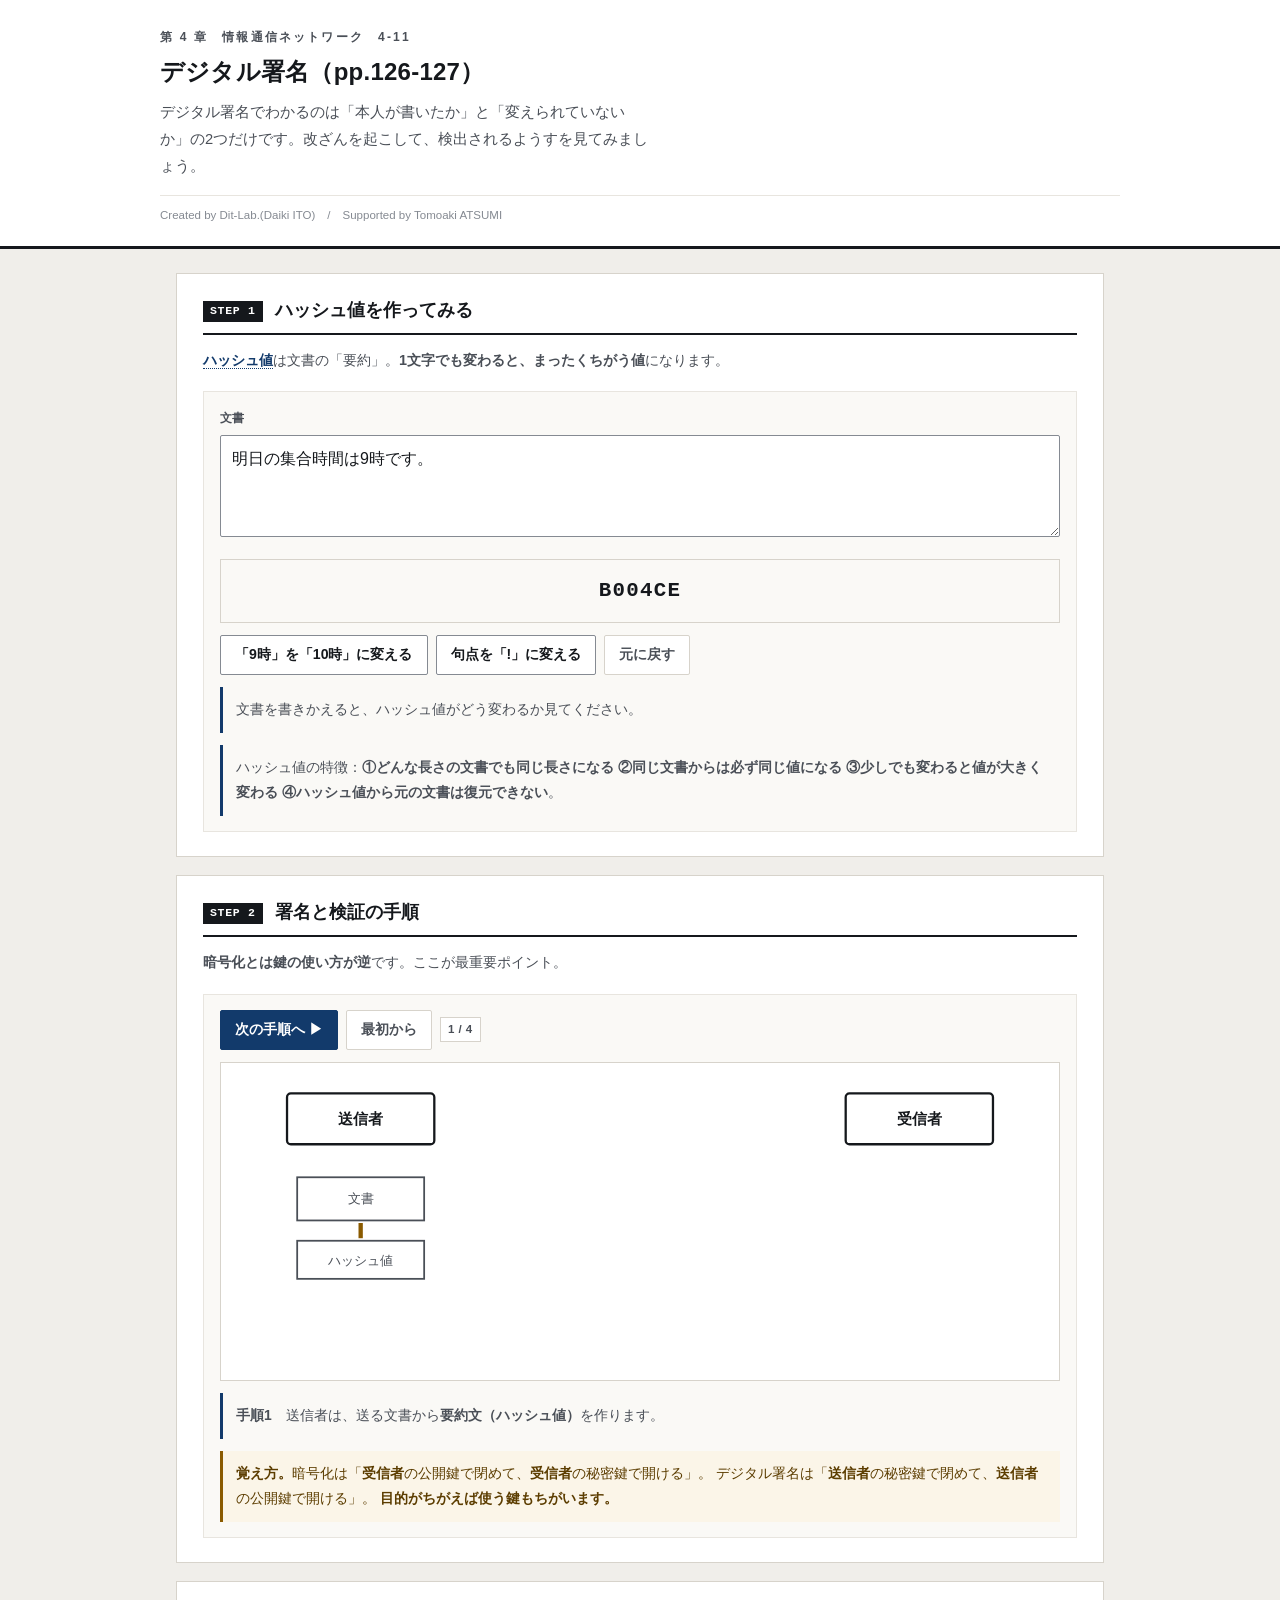
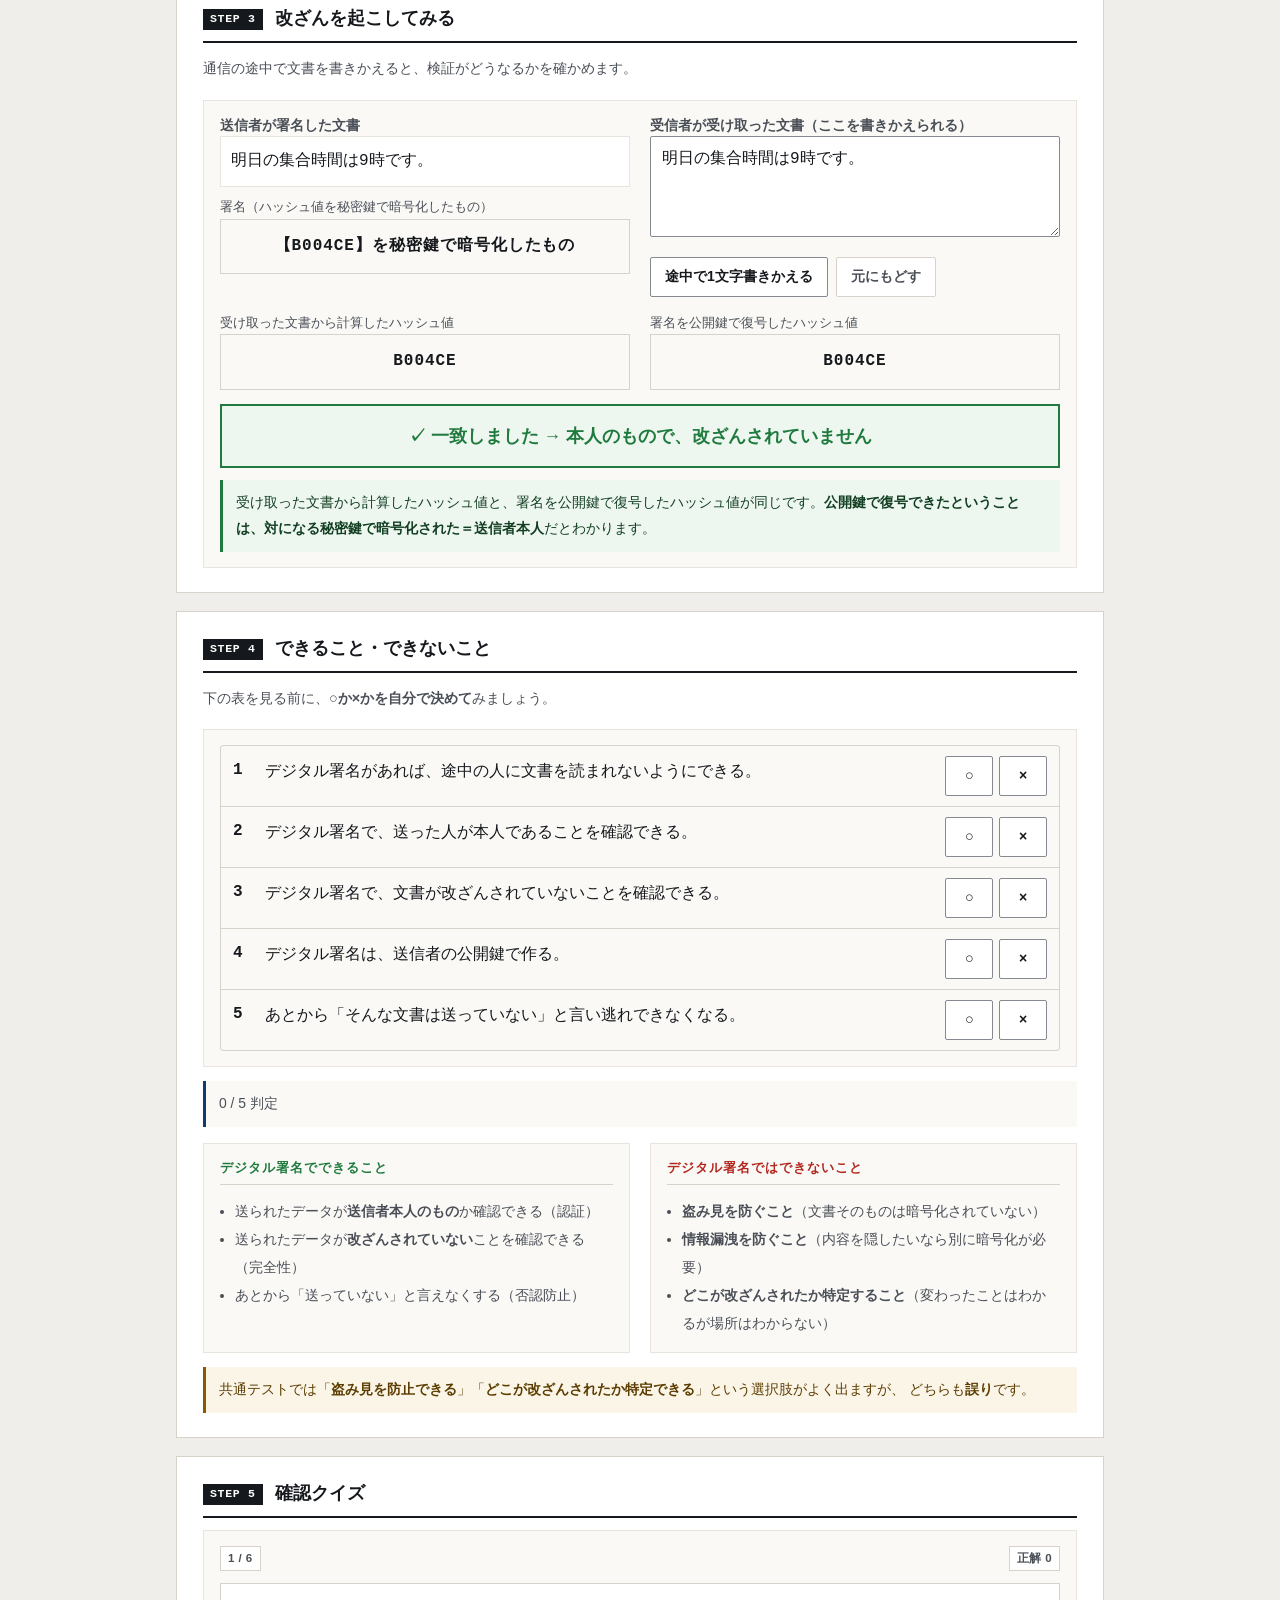
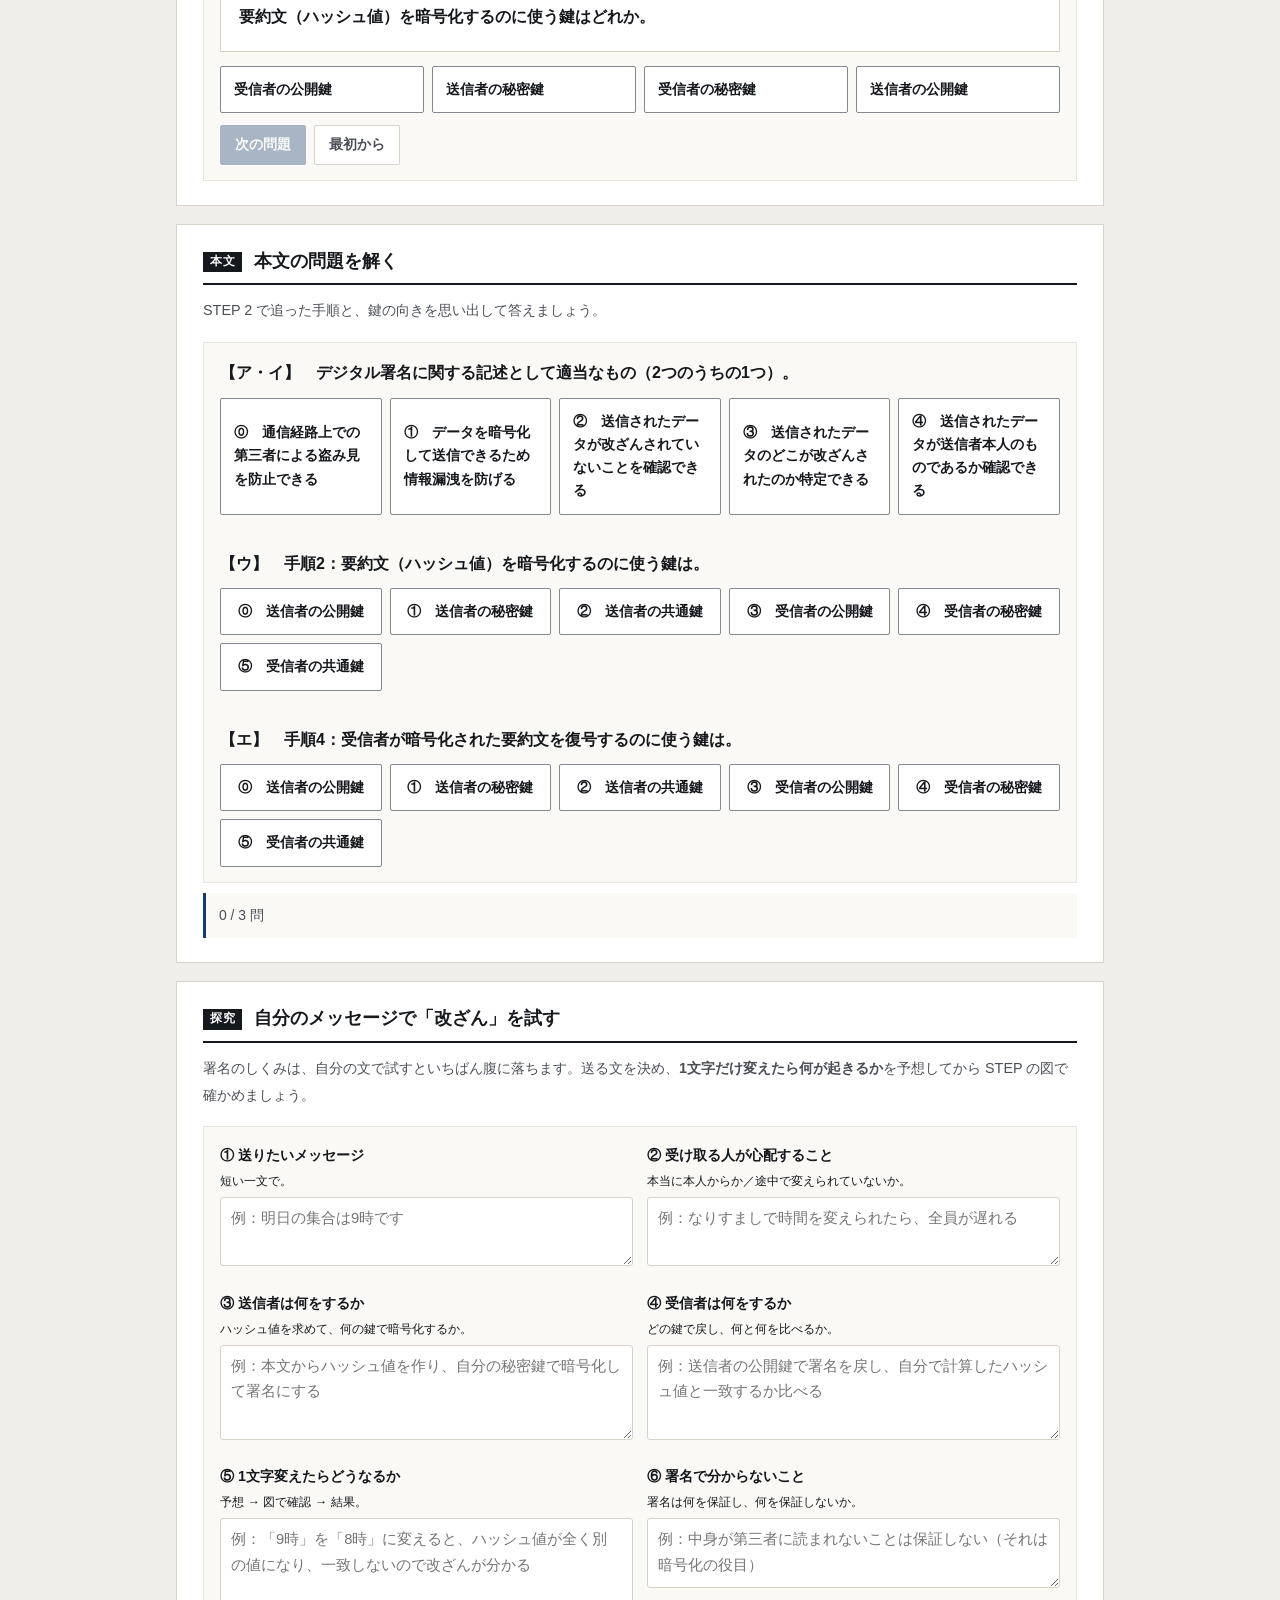
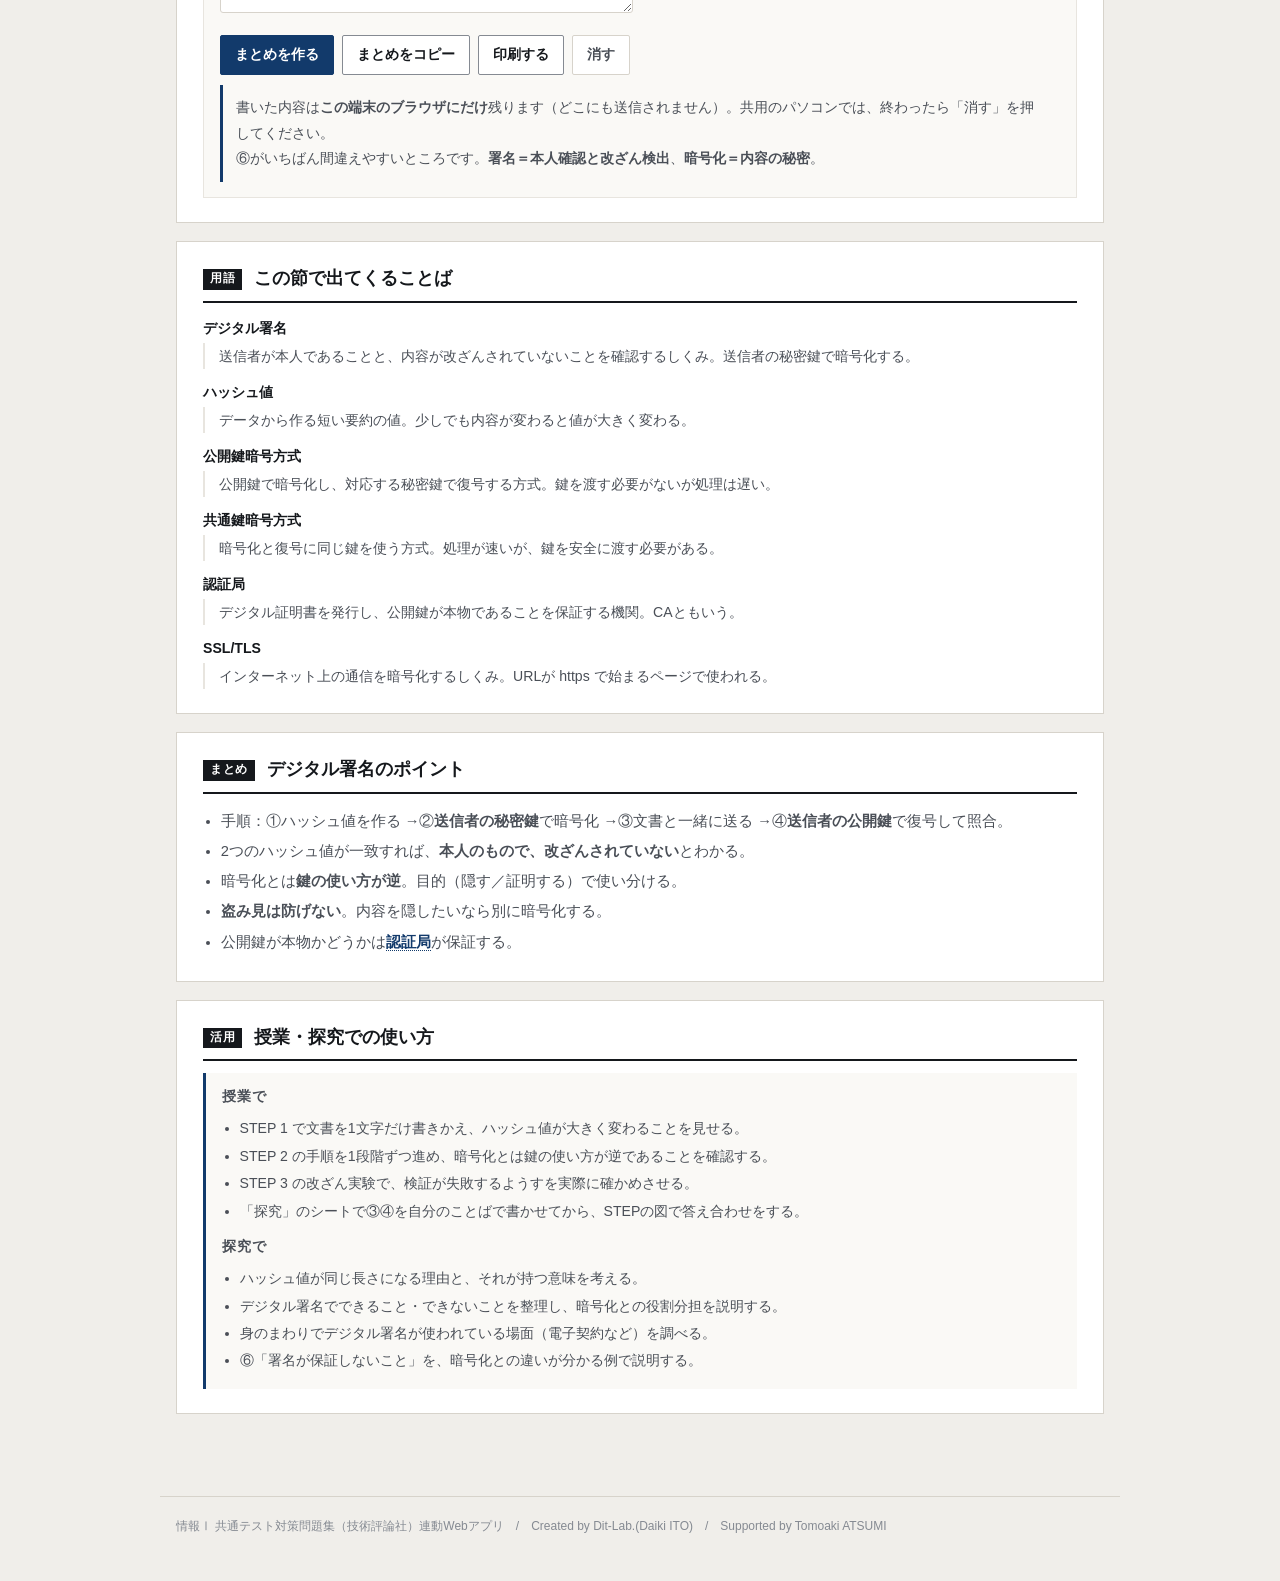
==== commit 37acf1f2: "feat: 一覧表のセクションに「先に自分で考える」自己チェックを追加（読むだけになっていた箇所を操作できるように）" ====
--- a/index.html
+++ b/index.html
@@ -94,7 +94,10 @@
 
   <section class="step" id="step4">
     <h2><span class="no">STEP 4</span>できること・できないこと</h2>
-    <div class="grid c2">
+        <p class="desc">下の表を見る前に、<strong>○か×かを自分で決めて</strong>みましょう。</p>
+    <div class="panel" id="chkBox" style="margin-bottom:14px"></div>
+    <div class="note" id="chkNote" style="margin:0 0 16px"></div>
+<div class="grid c2">
       <div class="panel"><h3 style="color:var(--ok)">デジタル署名でできること</h3>
         <ul style="margin:0;padding-left:1.1em;font-size:.88rem;line-height:2;color:var(--ink-2)">
           <li>送られたデータが<strong>送信者本人のもの</strong>か確認できる（認証）</li>
@@ -192,6 +195,6 @@
 <script src="js/terms.js?v=92038844"></script>
 <script src="js/quiz.js?v=13402362"></script>
 <script src="js/worksheet.js?v=b6f4e4b3"></script>
-<script src="js/app.js?v=d0c857a7"></script>
+<script src="js/app.js?v=39009d07"></script>
 </body>
 </html>
